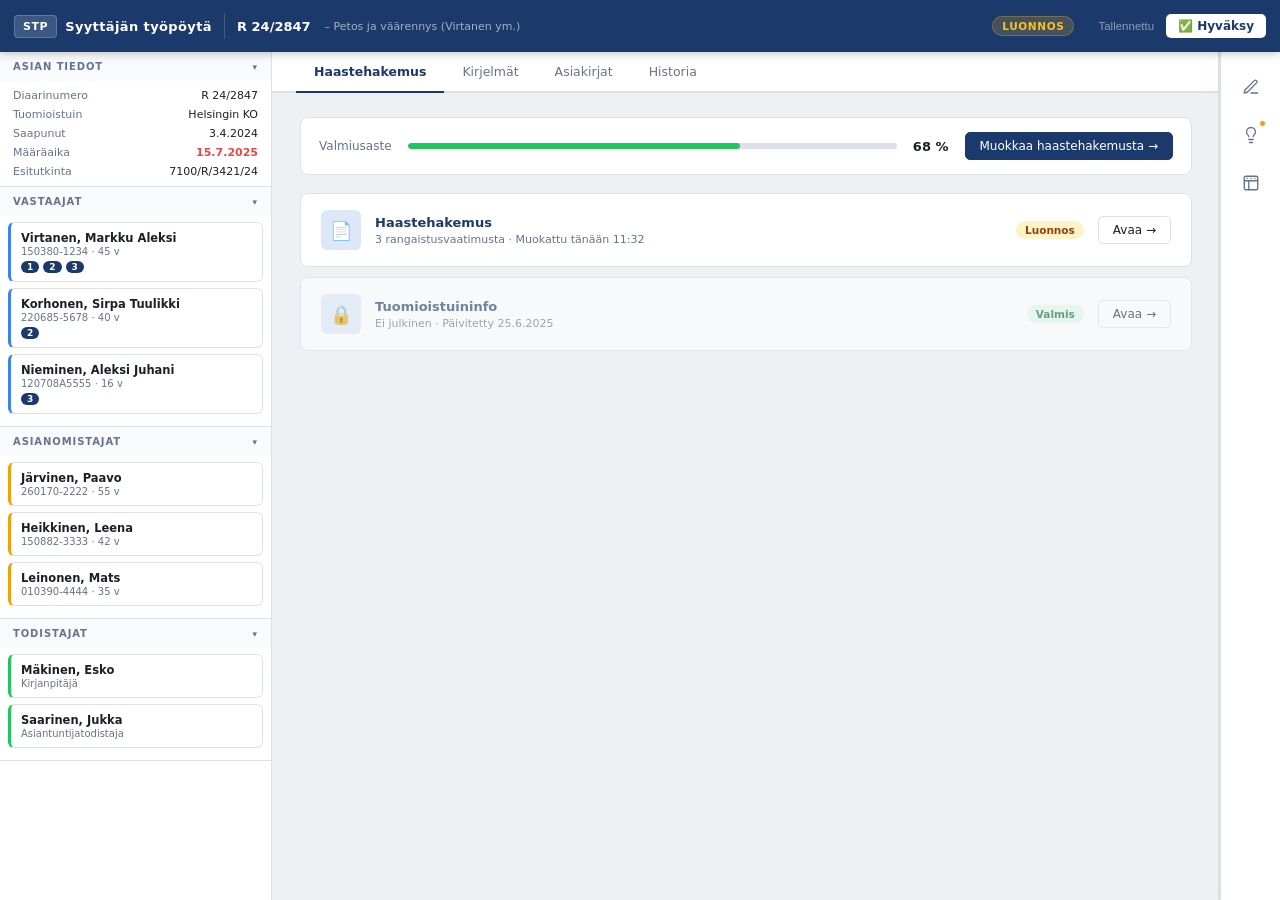
==== asia.html @ 0994eced "Näkymät työjonolle ja asialle" ====
<!DOCTYPE html>
<html lang="fi">
<head>
  <meta charset="UTF-8">
  <meta name="viewport" content="width=device-width, initial-scale=1.0">
  <title>R 24/2847 – Asianäkymä</title>
  <link rel="stylesheet" href="common.css">
  <style>
    /* ===== ASIA LAYOUT ===== */
    .asia-sidebar {
      width: var(--sidebar-w);
      background: var(--panel);
      border-right: 1px solid var(--border);
      display: flex;
      flex-direction: column;
      overflow: hidden;
      flex-shrink: 0;
    }

    /* ===== TABS ===== */
    .tab-bar {
      display: flex;
      border-bottom: 2px solid var(--border);
      background: white;
      padding: 0 24px;
      gap: 0;
      flex-shrink: 0;
    }

    .tab {
      padding: 12px 18px;
      font-size: 12.5px;
      font-weight: 500;
      color: var(--muted);
      cursor: pointer;
      border-bottom: 2px solid transparent;
      margin-bottom: -2px;
      transition: color 0.15s;
      white-space: nowrap;
      user-select: none;
    }
    .tab:hover { color: var(--navy); }
    .tab.active { color: var(--navy); font-weight: 700; border-bottom-color: var(--navy); }

    /* ===== TAB CONTENT ===== */
    .tab-content { display: none; }
    .tab-content.active { display: block; }

    /* ===== ASIAKIRJA CARDS ===== */
    .doc-card {
      background: white;
      border: 1px solid var(--border);
      border-radius: 8px;
      padding: 16px 20px;
      margin-bottom: 10px;
      display: flex;
      align-items: center;
      gap: 14px;
    }

    .doc-card-icon {
      width: 40px; height: 40px;
      background: var(--navy-light);
      border-radius: 6px;
      display: flex;
      align-items: center;
      justify-content: center;
      flex-shrink: 0;
      font-size: 18px;
    }

    .doc-card-main { flex: 1; min-width: 0; }
    .doc-card-title { font-size: 13px; font-weight: 600; color: var(--navy); margin-bottom: 3px; }
    .doc-card-meta  { font-size: 11px; color: var(--muted); }

    .doc-card-status {
      font-size: 10.5px;
      font-weight: 700;
      padding: 3px 9px;
      border-radius: 10px;
    }
    .doc-card-status.luonnos { background: #fef3c7; color: #92400e; }
    .doc-card-status.valmis  { background: #dcfce7; color: #166534; }

    .doc-card-btn {
      padding: 6px 14px;
      border-radius: var(--radius);
      font-size: 12px;
      font-weight: 500;
      cursor: pointer;
      border: 1px solid var(--border);
      background: white;
      color: var(--text);
      font-family: inherit;
      transition: all 0.15s;
      white-space: nowrap;
      flex-shrink: 0;
    }
    .doc-card-btn:hover { background: var(--highlight); border-color: var(--active-border); }
    .doc-card-btn.primary { background: var(--navy); color: white; border-color: var(--navy); }
    .doc-card-btn.primary:hover { background: var(--navy-mid); }

    /* ===== COMPLETENESS WIDGET ===== */
    .completeness-widget {
      background: white;
      border: 1px solid var(--border);
      border-radius: 8px;
      padding: 14px 18px;
      margin-bottom: 18px;
      display: flex;
      align-items: center;
      gap: 16px;
    }

    .cw-label { font-size: 12px; color: var(--muted); white-space: nowrap; }
    .cw-track {
      flex: 1;
      height: 6px;
      background: var(--border);
      border-radius: 3px;
      overflow: hidden;
    }
    .cw-fill { height: 100%; background: #22c55e; border-radius: 3px; width: 68%; }
    .cw-pct  { font-size: 13px; font-weight: 700; color: var(--text); white-space: nowrap; }

    /* ===== PARTIES in sidebar ===== */
    .party-card {
      background: white;
      border: 1px solid var(--border);
      border-radius: 6px;
      padding: 8px 10px;
      margin: 0 8px 6px;
    }
    .party-name { font-size: 11.5px; font-weight: 600; color: var(--text); }
    .party-role { font-size: 10px; color: var(--muted); margin-top: 1px; }
    .party-badges { display: flex; gap: 4px; margin-top: 4px; flex-wrap: wrap; }
    .party-badge {
      font-size: 9px; font-weight: 700;
      padding: 1px 6px;
      border-radius: 10px;
      background: var(--navy);
      color: white;
    }

    .vastaaja-card  { border-left: 3px solid #3b82f6; }
    .asianomistaja-card { border-left: 3px solid #f59e0b; }
    .todistaja-card { border-left: 3px solid #22c55e; }

    /* ===== SECTION HEADER ===== */
    .asia-section-head {
      padding: 6px 13px 4px;
      font-size: 10px;
      font-weight: 700;
      color: var(--muted);
      text-transform: uppercase;
      letter-spacing: 0.09em;
    }

    /* ===== TIMELINE ===== */
    .timeline-item {
      display: flex;
      gap: 12px;
      padding: 10px 0;
      border-bottom: 1px solid var(--border);
    }
    .timeline-item:last-child { border-bottom: none; }
    .tl-dot {
      width: 8px; height: 8px;
      border-radius: 50%;
      background: var(--border);
      flex-shrink: 0;
      margin-top: 4px;
    }
    .tl-dot.done { background: var(--navy); }
    .tl-date { font-size: 11px; color: var(--muted); white-space: nowrap; width: 90px; flex-shrink: 0; }
    .tl-text { font-size: 12px; color: var(--text); }
    .tl-sub  { font-size: 11px; color: var(--muted); margin-top: 2px; }
  </style>
</head>
<body>

<!-- NAVBAR -->
<nav class="navbar">
  <a href="index.html" class="navbar-brand">
    <span class="brand-badge">STP</span>
    Syyttäjän työpöytä
  </a>
  <div class="nb-sep"></div>
  <span class="navbar-case-id">R 24/2847</span>
  <span class="navbar-case-desc">– Petos ja väärennys (Virtanen ym.)</span>
  <span class="navbar-spacer"></span>
  <span class="status-chip">Luonnos</span>
  <span class="save-indicator" id="save-indicator">
    <span class="save-dot"></span>
    <span id="save-label">Tallennettu</span>
  </span>
  <button class="nb-btn nb-btn-solid" onclick="showToast('Hyväksytty ✓')">✅ Hyväksy</button>
</nav>

<!-- APP BODY -->
<div class="app-body">

  <!-- LEFT SIDEBAR -->
  <aside class="asia-sidebar sidebar">
    <div class="sidebar-scroll">

      <!-- Case meta -->
      <div class="sb-section">
        <div class="sb-header" onclick="toggleSb('sb-meta')">
          Asian tiedot
          <span class="sb-toggle" id="sb-meta-toggle">▾</span>
        </div>
        <div class="collapsible" id="sb-meta" style="max-height:300px">
          <div class="meta-row" style="padding-top:8px">
            <span class="meta-label">Diaarinumero</span>
            <span class="meta-value">R 24/2847</span>
          </div>
          <div class="meta-row">
            <span class="meta-label">Tuomioistuin</span>
            <span class="meta-value">Helsingin KO</span>
          </div>
          <div class="meta-row">
            <span class="meta-label">Saapunut</span>
            <span class="meta-value">3.4.2024</span>
          </div>
          <div class="meta-row">
            <span class="meta-label">Määräaika</span>
            <span class="meta-value" style="color:#ef4444;font-weight:600">15.7.2025</span>
          </div>
          <div class="meta-row" style="padding-bottom:8px">
            <span class="meta-label">Esitutkinta</span>
            <span class="meta-value">7100/R/3421/24</span>
          </div>
        </div>
      </div>

      <!-- Vastaajat -->
      <div class="sb-section">
        <div class="sb-header" onclick="toggleSb('sb-vastaajat')">
          Vastaajat
          <span class="sb-toggle" id="sb-vastaajat-toggle">▾</span>
        </div>
        <div class="collapsible" id="sb-vastaajat" style="max-height:600px; padding: 6px 0;">
          <div class="party-card vastaaja-card">
            <div class="party-name">Virtanen, Markku Aleksi</div>
            <div class="party-role">150380-1234 · 45 v</div>
            <div class="party-badges">
              <span class="party-badge">1</span>
              <span class="party-badge">2</span>
              <span class="party-badge">3</span>
            </div>
          </div>
          <div class="party-card vastaaja-card">
            <div class="party-name">Korhonen, Sirpa Tuulikki</div>
            <div class="party-role">220685-5678 · 40 v</div>
            <div class="party-badges"><span class="party-badge">2</span></div>
          </div>
          <div class="party-card vastaaja-card">
            <div class="party-name">Nieminen, Aleksi Juhani</div>
            <div class="party-role">120708A5555 · 16 v</div>
            <div class="party-badges"><span class="party-badge">3</span></div>
          </div>
        </div>
      </div>

      <!-- Asianomistajat -->
      <div class="sb-section">
        <div class="sb-header" onclick="toggleSb('sb-ano')">
          Asianomistajat
          <span class="sb-toggle" id="sb-ano-toggle">▾</span>
        </div>
        <div class="collapsible" id="sb-ano" style="max-height:400px; padding: 6px 0;">
          <div class="party-card asianomistaja-card">
            <div class="party-name">Järvinen, Paavo</div>
            <div class="party-role">260170-2222 · 55 v</div>
          </div>
          <div class="party-card asianomistaja-card">
            <div class="party-name">Heikkinen, Leena</div>
            <div class="party-role">150882-3333 · 42 v</div>
          </div>
          <div class="party-card asianomistaja-card">
            <div class="party-name">Leinonen, Mats</div>
            <div class="party-role">010390-4444 · 35 v</div>
          </div>
        </div>
      </div>

      <!-- Todistajat -->
      <div class="sb-section">
        <div class="sb-header" onclick="toggleSb('sb-tod')">
          Todistajat
          <span class="sb-toggle" id="sb-tod-toggle">▾</span>
        </div>
        <div class="collapsible" id="sb-tod" style="max-height:400px; padding: 6px 0;">
          <div class="party-card todistaja-card">
            <div class="party-name">Mäkinen, Esko</div>
            <div class="party-role">Kirjanpitäjä</div>
          </div>
          <div class="party-card todistaja-card">
            <div class="party-name">Saarinen, Jukka</div>
            <div class="party-role">Asiantuntijatodistaja</div>
          </div>
        </div>
      </div>

    </div>
  </aside>

  <!-- MAIN AREA -->
  <main class="main-area" style="padding-top:0; padding-left:0; padding-right:0;">

    <!-- Tab bar -->
    <div class="tab-bar">
      <div class="tab active" onclick="switchTab('haastehakemus', this)">Haastehakemus</div>
      <div class="tab" onclick="switchTab('kirjelmat', this)">Kirjelmät</div>
      <div class="tab" onclick="switchTab('asiakirjat', this)">Asiakirjat</div>
      <div class="tab" onclick="switchTab('historia', this)">Historia</div>
    </div>

    <div style="padding: 24px 28px 40px;">

      <!-- HAASTEHAKEMUS TAB -->
      <div id="tab-haastehakemus" class="tab-content active">

        <div class="completeness-widget">
          <span class="cw-label">Valmiusaste</span>
          <div class="cw-track"><div class="cw-fill"></div></div>
          <span class="cw-pct">68 %</span>
          <a href="haastehakemus.html" class="doc-card-btn primary" style="text-decoration:none">Muokkaa haastehakemusta →</a>
        </div>

        <div class="doc-card">
          <div class="doc-card-icon">📄</div>
          <div class="doc-card-main">
            <div class="doc-card-title">Haastehakemus</div>
            <div class="doc-card-meta">3 rangaistusvaatimusta · Muokattu tänään 11:32</div>
          </div>
          <span class="doc-card-status luonnos">Luonnos</span>
          <a href="haastehakemus.html" class="doc-card-btn" style="text-decoration:none">Avaa →</a>
        </div>

        <div class="doc-card" style="opacity:0.6;">
          <div class="doc-card-icon">🔒</div>
          <div class="doc-card-main">
            <div class="doc-card-title">Tuomioistuininfo</div>
            <div class="doc-card-meta">Ei julkinen · Päivitetty 25.6.2025</div>
          </div>
          <span class="doc-card-status valmis">Valmis</span>
          <button class="doc-card-btn" onclick="showToast('Tuomioistuininfo avautuu...')">Avaa →</button>
        </div>

      </div>

      <!-- KIRJELMÄT TAB -->
      <div id="tab-kirjelmat" class="tab-content">
        <div class="doc-card">
          <div class="doc-card-icon">📝</div>
          <div class="doc-card-main">
            <div class="doc-card-title">Vastaus syytteeseen – Virtanen</div>
            <div class="doc-card-meta">Saapunut 14.5.2025 · 4 sivua</div>
          </div>
          <button class="doc-card-btn" onclick="showToast('Avautuu...')">Avaa →</button>
        </div>
        <div class="doc-card">
          <div class="doc-card-icon">📝</div>
          <div class="doc-card-main">
            <div class="doc-card-title">Vastaus syytteeseen – Korhonen</div>
            <div class="doc-card-meta">Saapunut 18.5.2025 · 2 sivua</div>
          </div>
          <button class="doc-card-btn" onclick="showToast('Avautuu...')">Avaa →</button>
        </div>
      </div>

      <!-- ASIAKIRJAT TAB -->
      <div id="tab-asiakirjat" class="tab-content">
        <div class="doc-card">
          <div class="doc-card-icon">🗂</div>
          <div class="doc-card-main">
            <div class="doc-card-title">Esitutkintapöytäkirja</div>
            <div class="doc-card-meta">7100/R/3421/24 · 284 sivua · PDF</div>
          </div>
          <button class="doc-card-btn" onclick="showToast('Ladataan...')">Lataa</button>
        </div>
        <div class="doc-card">
          <div class="doc-card-icon">🗂</div>
          <div class="doc-card-main">
            <div class="doc-card-title">Kirjanpitoaineisto (liitteet)</div>
            <div class="doc-card-meta">Liitteet 1–28 · ZIP</div>
          </div>
          <button class="doc-card-btn" onclick="showToast('Ladataan...')">Lataa</button>
        </div>
      </div>

      <!-- HISTORIA TAB -->
      <div id="tab-historia" class="tab-content">
        <div style="background:white; border:1px solid var(--border); border-radius:8px; padding:16px 20px;">
          <div class="timeline-item">
            <div class="tl-dot done"></div>
            <div class="tl-date">27.6.2025</div>
            <div>
              <div class="tl-text">Haastehakemusta muokattu</div>
              <div class="tl-sub">Mäkinen, Anna-Liisa · Riidattomat seikat lisätty</div>
            </div>
          </div>
          <div class="timeline-item">
            <div class="tl-dot done"></div>
            <div class="tl-date">25.6.2025</div>
            <div>
              <div class="tl-text">Tuomioistuininfo päivitetty</div>
              <div class="tl-sub">Mäkinen, Anna-Liisa</div>
            </div>
          </div>
          <div class="timeline-item">
            <div class="tl-dot done"></div>
            <div class="tl-date">3.4.2024</div>
            <div>
              <div class="tl-text">Asia kirjattu</div>
              <div class="tl-sub">Esitutkinta siirretty syyttäjälle</div>
            </div>
          </div>
        </div>
      </div>

    </div>
  </main>

  <!-- RIGHT PANEL -->
  <div class="rt-panel" id="rt-panel">
    <div class="rt-panel-inner" id="rt-panel-inner"></div>
  </div>

  <!-- RIGHT TOOLBAR -->
  <aside class="right-toolbar">
    <button class="rt-btn" id="rt-btn-notes" onclick="toggleRtPanel('notes')" title="Muistiinpanot">
      <svg width="18" height="18" viewBox="0 0 24 24" fill="none" stroke="currentColor" stroke-width="1.8" stroke-linecap="round" stroke-linejoin="round">
        <path d="M12 20h9"/><path d="M16.5 3.5a2.121 2.121 0 0 1 3 3L7 19l-4 1 1-4L16.5 3.5z"/>
      </svg>
    </button>
    <button class="rt-btn" id="rt-btn-suggestions" onclick="toggleRtPanel('suggestions')" title="Ehdotukset">
      <svg width="18" height="18" viewBox="0 0 24 24" fill="none" stroke="currentColor" stroke-width="1.8" stroke-linecap="round" stroke-linejoin="round">
        <path d="M15 14c.2-1 .7-1.7 1.5-2.5 1-.9 1.5-2.2 1.5-3.5A6 6 0 0 0 6 8c0 1 .2 2.2 1.5 3.5.7.7 1.3 1.5 1.5 2.5"/>
        <path d="M9 18h6"/><path d="M10 22h4"/>
      </svg>
      <span class="rt-dot"></span>
    </button>
    <button class="rt-btn" id="rt-btn-registry" onclick="toggleRtPanel('registry')" title="Rikosrekisteri ja vireilläolot">
      <svg width="18" height="18" viewBox="0 0 24 24" fill="none" stroke="currentColor" stroke-width="1.8" stroke-linecap="round" stroke-linejoin="round">
        <rect x="3" y="3" width="18" height="18" rx="2"/>
        <path d="M3 9h18"/><path d="M9 21V9"/>
        <path d="M7 6h.01"/><path d="M12 6h.01"/><path d="M17 6h.01"/>
      </svg>
    </button>
  </aside>

</div><!-- /app-body -->

<!-- TOAST -->
<div class="toast" id="toast"></div>

<script src="common.js"></script>
<script>
  // Sidebar collapse
  function toggleSb(id) {
    const el  = document.getElementById(id);
    const tog = document.getElementById(id + '-toggle');
    el.classList.toggle('closed');
    if (tog) tog.classList.toggle('collapsed');
  }

  // Tab switching
  function switchTab(name, el) {
    document.querySelectorAll('.tab').forEach(t => t.classList.remove('active'));
    document.querySelectorAll('.tab-content').forEach(c => c.classList.remove('active'));
    el.classList.add('active');
    document.getElementById('tab-' + name).classList.add('active');
  }

  // Right toolbar panels for asia.html
  window.RT_PANELS = {
    notes: {
      title: 'Muistiinpanot',
      render: () => `
        <textarea placeholder="Kirjoita muistiinpanoja…" style="flex:1;resize:none;border:1px solid var(--border);border-radius:4px;padding:8px 10px;font-size:9.5pt;font-family:'Segoe UI',sans-serif;color:var(--text);background:white;min-height:240px;line-height:1.55;outline:none"></textarea>
        <div style="font-size:8.5pt;color:var(--muted);margin-top:6px">Muistiinpanot eivät tallennu automaattisesti.</div>
      `
    },
    suggestions: {
      title: 'Ehdotukset',
      render: () => `
        <div class="rt-card">
          <div class="rt-card-title">Haastehakemus kesken</div>
          <div class="rt-card-body">Valmiusaste 68 %. Riidattomat seikat puuttuvat kahdesta syytekohdasta.</div>
          <a href="haastehakemus.html" class="rt-magic-btn" style="text-decoration:none;display:inline-flex">✏️ Muokkaa haastehakemusta</a>
        </div>
        <div class="rt-card">
          <div class="rt-card-title">Määräaika lähestyy</div>
          <div class="rt-card-body">Haastehakemuksen määräaika 15.7.2025 on 18 päivän päästä.</div>
        </div>
      `
    },
    registry: {
      title: 'Rikosrekisteri ja vireilläolot',
      render: () => `
        <div style="font-size:8.5pt;color:var(--muted)">Vastaajat</div>
        <div class="rt-card">
          <div class="rt-card-title">Virtanen, Markku Aleksi</div>
          <div class="rt-card-body" style="margin-bottom:6px">
            <span style="display:inline-block;background:#fee2e2;color:#991b1b;font-size:8pt;font-weight:600;border-radius:3px;padding:1px 6px;margin-bottom:4px">2 merkintää</span><br>
            Törkeä rattijuopumus 2019 · Petos 2021
          </div>
          <div style="font-size:8.5pt;color:var(--muted);font-weight:600;margin-bottom:2px">Vireilläolot</div>
          <div class="rt-card-body">Ei muita vireilläolevia asioita.</div>
        </div>
        <div class="rt-card">
          <div class="rt-card-title">Korhonen, Sirpa Tuulikki</div>
          <div class="rt-card-body">
            <span style="display:inline-block;background:#dcfce7;color:#166534;font-size:8pt;font-weight:600;border-radius:3px;padding:1px 6px">Ei merkintöjä</span>
          </div>
        </div>
        <div class="rt-card">
          <div class="rt-card-title">Nieminen, Aleksi Juhani</div>
          <div class="rt-card-body" style="margin-bottom:6px">
            <span style="display:inline-block;background:#fef9c3;color:#854d0e;font-size:8pt;font-weight:600;border-radius:3px;padding:1px 6px;margin-bottom:4px">1 merkintä</span><br>
            Lievä pahoinpitely 2022
          </div>
          <div style="font-size:8.5pt;color:var(--muted);font-weight:600;margin-bottom:2px">Vireilläolot</div>
          <div class="rt-card-body">Asia R 24/1102 käräjäoikeudessa, istunto 14.9.2025.</div>
        </div>
      `
    }
  };
</script>
</body>
</html>
---- common.css ----
/* ============================================================
   SYYTTÄJÄN TYÖPÖYTÄ — common.css
   Shared across all views: navbar, sidebar, right toolbar, toast
   ============================================================ */

:root {
  --bg: #eef0f4;
  --panel: #ffffff;
  --navy: #1b3a6b;
  --navy-mid: #2d5fa6;
  --navy-light: #dce8f8;
  --text: #1c1f26;
  --muted: #64748b;
  --border: #dde1e7;
  --highlight: #f0f5ff;
  --active-border: #3b82f6;
  --danger: #dc2626;
  --sidebar-w: 272px;
  --nav-h: 52px;
  --radius: 5px;
}

*, *::before, *::after { box-sizing: border-box; margin: 0; padding: 0; }
html, body { height: 100%; }

body {
  font-family: 'Segoe UI', system-ui, -apple-system, sans-serif;
  font-size: 13px;
  background: var(--bg);
  color: var(--text);
  display: flex;
  flex-direction: column;
  overflow: hidden;
}

/* ===== NAVBAR ===== */
.navbar {
  height: var(--nav-h);
  background: var(--navy);
  color: white;
  display: flex;
  align-items: center;
  padding: 0 14px;
  gap: 12px;
  flex-shrink: 0;
  box-shadow: 0 2px 8px rgba(0,0,0,0.22);
  z-index: 100;
}

.navbar-brand {
  display: flex;
  align-items: center;
  gap: 8px;
  font-weight: 700;
  font-size: 13px;
  letter-spacing: 0.03em;
  color: white;
  text-decoration: none;
  white-space: nowrap;
}

.brand-badge {
  background: rgba(255,255,255,0.15);
  border: 1px solid rgba(255,255,255,0.2);
  border-radius: 4px;
  padding: 4px 8px;
  font-size: 11px;
  letter-spacing: 0.05em;
}

.nb-sep { width: 1px; height: 26px; background: rgba(255,255,255,0.18); flex-shrink: 0; }

.navbar-case-id {
  font-weight: 600;
  font-size: 13px;
  color: white;
}

.navbar-case-desc {
  font-size: 11px;
  color: rgba(255,255,255,0.6);
  margin-left: 2px;
}

.navbar-spacer { flex: 1; }

.status-chip {
  padding: 3px 9px;
  border-radius: 10px;
  font-size: 10.5px;
  font-weight: 700;
  letter-spacing: 0.06em;
  text-transform: uppercase;
  background: rgba(251,191,36,0.18);
  color: #fbbf24;
  border: 1px solid rgba(251,191,36,0.28);
}

.nb-btn {
  display: inline-flex;
  align-items: center;
  gap: 5px;
  padding: 5px 12px;
  border-radius: var(--radius);
  font-size: 12px;
  font-weight: 500;
  cursor: pointer;
  border: none;
  transition: all 0.15s;
  font-family: inherit;
  white-space: nowrap;
}

.nb-btn-ghost {
  background: rgba(255,255,255,0.1);
  color: white;
  border: 1px solid rgba(255,255,255,0.15);
}
.nb-btn-ghost:hover { background: rgba(255,255,255,0.18); }

.nb-btn-solid {
  background: white;
  color: var(--navy);
  font-weight: 600;
}
.nb-btn-solid:hover { background: #e0eaf9; }

.nb-btn-purple {
  background: rgba(139,92,246,0.8);
  color: white;
  border: 1px solid rgba(139,92,246,0.4);
}
.nb-btn-purple:hover { background: rgba(139,92,246,1); }

/* Autosave indicator */
.save-indicator {
  display: inline-flex;
  align-items: center;
  gap: 6px;
  font-size: 11.5px;
  color: rgba(255,255,255,0.5);
  font-family: 'Segoe UI', sans-serif;
  transition: color 0.3s;
  user-select: none;
}
.save-indicator.saving { color: rgba(255,255,255,0.85); }
.save-indicator.saved  { color: rgba(255,255,255,0.55); }
.save-dot {
  width: 6px; height: 6px;
  border-radius: 50%;
  background: currentColor;
  opacity: 0;
  transition: opacity 0.3s;
}
.save-indicator.saving .save-dot {
  opacity: 1;
  animation: save-pulse 0.7s ease-in-out infinite alternate;
}
.save-indicator.saved .save-dot { opacity: 1; }
@keyframes save-pulse {
  from { opacity: 0.4; }
  to   { opacity: 1; }
}

/* ===== LAYOUT ===== */
.app-body {
  flex: 1;
  display: flex;
  overflow: hidden;
  position: relative;
}

.main-area {
  flex: 1;
  overflow-y: auto;
  padding: 20px 24px 40px;
}

/* ===== SIDEBAR ===== */
.sidebar {
  width: var(--sidebar-w);
  background: var(--panel);
  border-right: 1px solid var(--border);
  display: flex;
  flex-direction: column;
  overflow: hidden;
  flex-shrink: 0;
}

.sb-section { border-bottom: 1px solid var(--border); }

.sb-header {
  padding: 9px 13px;
  font-size: 10px;
  font-weight: 700;
  color: var(--muted);
  text-transform: uppercase;
  letter-spacing: 0.09em;
  display: flex;
  align-items: center;
  justify-content: space-between;
  cursor: pointer;
  user-select: none;
  background: #f9fafc;
}
.sb-header:hover { background: var(--highlight); }

.sb-toggle { font-size: 9px; transition: transform 0.2s; }
.sb-toggle.collapsed { transform: rotate(-90deg); }

.sb-content { padding: 6px 8px; }

.meta-row {
  display: flex;
  justify-content: space-between;
  align-items: center;
  padding: 3px 13px;
  gap: 8px;
}

.meta-label { color: var(--muted); font-size: 11px; white-space: nowrap; }
.meta-value { font-size: 11px; font-weight: 500; text-align: right; color: var(--text); }

/* Sidebar outline */
.outline-item {
  display: flex;
  align-items: center;
  padding: 5px 13px;
  cursor: pointer;
  font-size: 12px;
  gap: 7px;
  border-left: 3px solid transparent;
  transition: all 0.1s;
}
.outline-item:hover { background: var(--highlight); }
.outline-item.active {
  background: var(--navy-light);
  border-left-color: var(--navy-mid);
  color: var(--navy);
  font-weight: 600;
}

.oi-badge {
  width: 17px; height: 17px;
  border-radius: 3px;
  background: var(--navy);
  color: white;
  font-size: 8.5px;
  font-weight: 700;
  display: flex;
  align-items: center;
  justify-content: center;
  flex-shrink: 0;
}
.oi-badge.sub { background: var(--navy-mid); width: 13px; height: 13px; margin-left: 14px; }

.oi-dot {
  width: 6px; height: 6px;
  border-radius: 50%;
  margin-left: auto;
  flex-shrink: 0;
}
.oi-dot.ok      { background: #22c55e; }
.oi-dot.partial { background: #f59e0b; }
.oi-dot.empty   { background: #e5e7eb; }

.source-item {
  padding: 5px 13px;
  font-size: 11px;
  display: flex;
  align-items: center;
  gap: 7px;
  cursor: pointer;
  color: var(--muted);
  border-left: 3px solid transparent;
}
.source-item:hover { background: var(--highlight); color: var(--text); }
.source-tag {
  font-size: 9px;
  padding: 1px 5px;
  background: #fef3c7;
  color: #92400e;
  border-radius: 3px;
  font-weight: 600;
  text-transform: uppercase;
  letter-spacing: 0.04em;
  white-space: nowrap;
}
.source-tag.rv { background: #dbeafe; color: #1e40af; }

.sidebar-scroll { overflow-y: auto; flex: 1; }

/* Collapsible sidebar sections */
.collapsible { overflow: hidden; transition: max-height 0.25s ease, opacity 0.2s, padding 0.25s; }
.collapsible.closed { max-height: 0 !important; opacity: 0; padding-top: 0 !important; padding-bottom: 0 !important; }

/* ===== RIGHT TOOLBAR ===== */
.right-toolbar {
  width: 60px;
  background: var(--panel);
  border-left: 1px solid var(--border);
  display: flex;
  flex-direction: column;
  align-items: center;
  padding-top: 14px;
  gap: 6px;
  flex-shrink: 0;
  z-index: 5;
}

.rt-btn {
  position: relative;
  width: 42px;
  height: 42px;
  border: none;
  background: none;
  border-radius: 8px;
  cursor: pointer;
  color: var(--muted);
  display: flex;
  align-items: center;
  justify-content: center;
  transition: background 0.15s, color 0.15s;
}
.rt-btn:hover  { background: #e8eaf0; color: var(--navy); }
.rt-btn.active { background: #dde1ea; color: var(--navy); }

.rt-badge {
  position: absolute;
  top: 5px; right: 5px;
  background: var(--navy);
  color: white;
  font-size: 7.5px;
  font-weight: 700;
  border-radius: 10px;
  min-width: 13px;
  height: 13px;
  display: flex;
  align-items: center;
  justify-content: center;
  padding: 0 3px;
  line-height: 1;
}

.rt-dot {
  position: absolute;
  top: 6px; right: 6px;
  width: 7px; height: 7px;
  background: #f59e0b;
  border-radius: 50%;
  border: 1.5px solid var(--panel);
}

.rt-panel {
  position: absolute;
  right: 60px;
  top: 0;
  bottom: 0;
  width: 0;
  overflow: hidden;
  background: var(--panel);
  border-left: 1px solid var(--border);
  border-right: 1px solid var(--border);
  transition: width 0.22s ease;
  display: flex;
  flex-direction: column;
  z-index: 20;
  box-shadow: -4px 0 16px rgba(0,0,0,0.07);
}
.rt-panel.open { width: 290px; }

.rt-panel-inner {
  width: 290px;
  padding: 16px;
  overflow-y: auto;
  flex: 1;
  display: flex;
  flex-direction: column;
  gap: 10px;
}

.rt-panel-head {
  display: flex;
  align-items: center;
  justify-content: space-between;
  margin-bottom: 6px;
  flex-shrink: 0;
}

.rt-panel-title {
  font-size: 10.5pt;
  font-weight: 700;
  color: var(--navy);
}

.rt-panel-close {
  background: none; border: none; cursor: pointer;
  color: var(--muted); font-size: 13px; padding: 2px 4px; border-radius: 3px;
}
.rt-panel-close:hover { color: var(--navy); background: #e8eaf0; }

.rt-card {
  background: white;
  border: 1px solid var(--border);
  border-radius: 6px;
  padding: 10px 12px;
}
.rt-card-title { font-size: 10pt; font-weight: 600; color: var(--text); margin-bottom: 3px; }
.rt-card-body  { font-size: 9pt; color: var(--muted); line-height: 1.5; }

.rt-magic-btn {
  margin-top: 8px;
  display: inline-flex;
  align-items: center;
  gap: 4px;
  font-size: 8.5pt;
  font-family: 'Segoe UI', sans-serif;
  font-weight: 600;
  color: #6d28d9;
  background: #faf5ff;
  border: 1px solid #c4b5fd;
  border-radius: 4px;
  padding: 3px 8px;
  cursor: pointer;
  transition: background 0.15s, border-color 0.15s;
}
.rt-magic-btn:hover { background: #ede9fe; border-color: #7c3aed; }

/* ===== TOAST ===== */
.toast {
  position: fixed;
  bottom: 20px;
  right: 20px;
  background: var(--navy);
  color: white;
  padding: 10px 16px;
  border-radius: 6px;
  font-size: 12.5px;
  font-family: 'Segoe UI', sans-serif;
  box-shadow: 0 4px 16px rgba(0,0,0,0.22);
  z-index: 1000;
  opacity: 0;
  transform: translateY(8px);
  transition: all 0.2s;
  pointer-events: none;
}
.toast.show { opacity: 1; transform: translateY(0); }
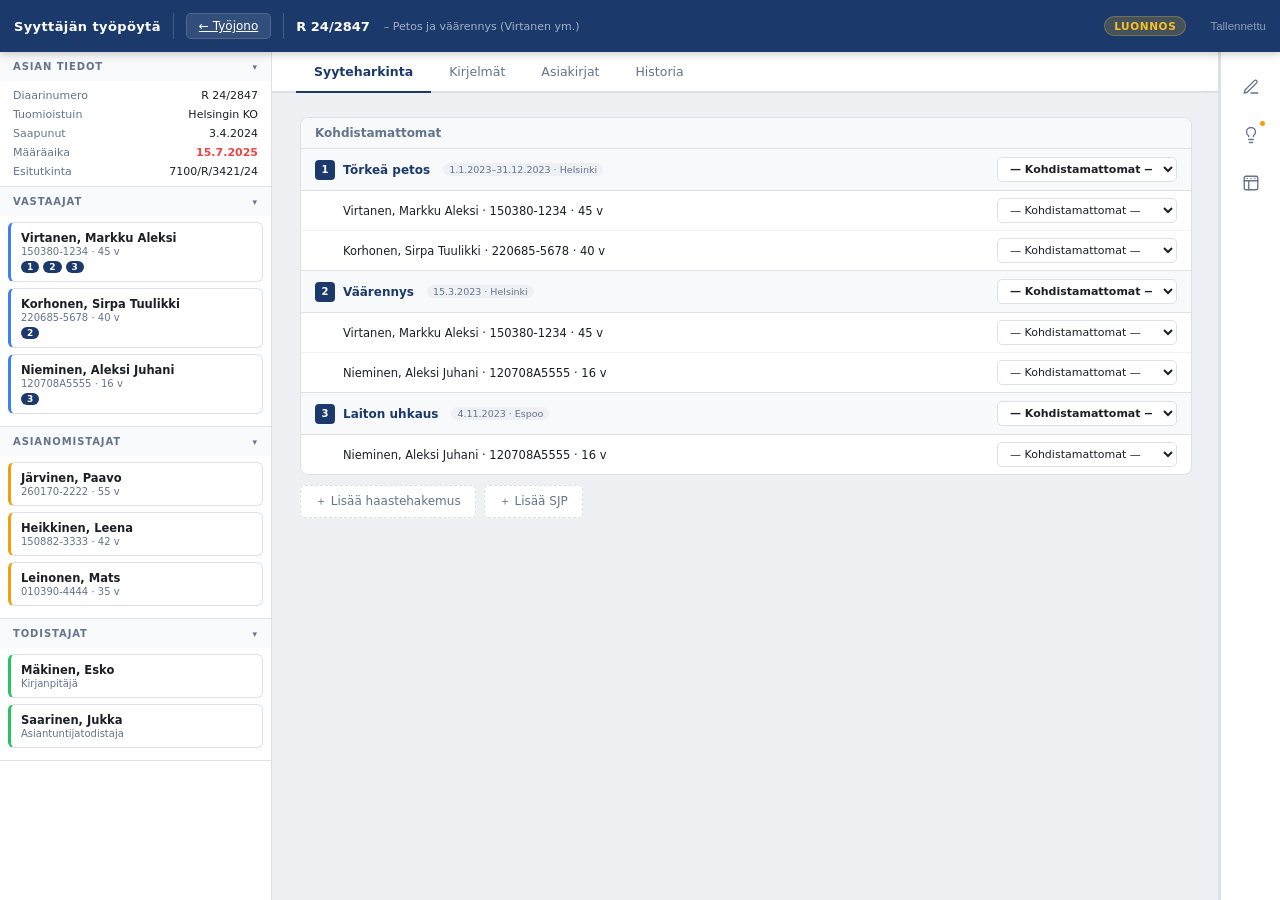
==== commit 6d48ad4a: "Ensimmäinen vedos asianäkymästä" ====
--- a/asia.html
+++ b/asia.html
@@ -175,6 +175,149 @@
     .tl-date { font-size: 11px; color: var(--muted); white-space: nowrap; width: 90px; flex-shrink: 0; }
     .tl-text { font-size: 12px; color: var(--text); }
     .tl-sub  { font-size: 11px; color: var(--muted); margin-top: 2px; }
+
+    /* ===== SYYTEHARKINTA ===== */
+    .sh-status-bar {
+      display: flex;
+      gap: 20px;
+      padding: 10px 16px;
+      background: white;
+      border: 1px solid var(--border);
+      border-radius: 8px;
+      margin-bottom: 14px;
+    }
+    .sh-status-item { display: flex; align-items: center; gap: 6px; }
+    .sh-status-dot { width: 8px; height: 8px; border-radius: 50%; flex-shrink: 0; }
+    .sh-status-dot.avoinna { background: #94a3b8; }
+    .sh-status-dot.hh  { background: #3b82f6; }
+    .sh-status-dot.sjp { background: #f59e0b; }
+    .sh-status-num   { font-weight: 700; font-size: 13px; color: var(--navy); }
+    .sh-status-label { font-size: 12px; color: var(--muted); }
+
+    .sh-section {
+      margin-bottom: 10px;
+      border: 1px solid var(--border);
+      border-radius: 8px;
+      overflow: hidden;
+      background: white;
+    }
+    .sh-section-head {
+      display: flex;
+      align-items: center;
+      gap: 8px;
+      padding: 8px 14px;
+      font-size: 12px;
+      font-weight: 700;
+    }
+    .sh-section-head.avoinna { background: #f8f9fb; color: var(--muted); border-bottom: 1px solid var(--border); }
+    .sh-section-head.hh  { background: #eff6ff; color: #1e40af; border-bottom: 1px solid #bfdbfe; }
+    .sh-section-head.sjp { background: #fffbeb; color: #92400e; border-bottom: 1px solid #fde68a; }
+    .sh-section-badge {
+      min-width: 18px; height: 18px;
+      border-radius: 4px;
+      font-size: 9.5px; font-weight: 700;
+      display: flex; align-items: center; justify-content: center;
+      padding: 0 4px;
+    }
+    .sh-section-head.avoinna .sh-section-badge { background: #94a3b8; color: white; }
+    .sh-section-head.hh  .sh-section-badge { background: #3b82f6; color: white; }
+    .sh-section-head.sjp .sh-section-badge { background: #f59e0b; color: white; }
+    .sh-section-spacer { flex: 1; }
+    .sh-section-del {
+      background: none; border: none; cursor: pointer;
+      font-size: 11px; padding: 2px 6px; border-radius: 3px;
+      color: var(--muted); font-family: inherit;
+    }
+    .sh-section-del:hover { background: #fee2e2; color: #dc2626; }
+
+    .sh-charge-group { border-bottom: 1px solid var(--border); }
+    .sh-charge-group:last-child { border-bottom: none; }
+    .sh-charge-head {
+      display: flex;
+      align-items: center;
+      gap: 8px;
+      padding: 8px 14px;
+      background: #f8f9fb;
+      border-bottom: 1px solid var(--border);
+    }
+    .sh-ch-num {
+      width: 20px; height: 20px;
+      border-radius: 4px;
+      background: var(--navy);
+      color: white;
+      font-size: 10px; font-weight: 700;
+      display: flex; align-items: center; justify-content: center;
+      flex-shrink: 0;
+    }
+
+    .sh-def-row {
+      display: flex;
+      align-items: center;
+      padding: 7px 14px 7px 42px;
+      gap: 12px;
+      border-bottom: 1px solid #f0f2f5;
+    }
+    .sh-def-row:last-child { border-bottom: none; }
+
+    .sh-vrow-main { flex: 1; min-width: 0; }
+    .sh-vrow-nimike { font-size: 12px; font-weight: 600; color: var(--navy); }
+    .sh-vrow-laki {
+      font-size: 9.5px; color: var(--muted);
+      background: #eef0f4; padding: 1px 6px;
+      border-radius: 8px; margin-left: 5px;
+    }
+    .sh-vrow-vastaaja { font-size: 11.5px; color: var(--text); }
+    .sh-move-select {
+      padding: 4px 8px;
+      border: 1px solid var(--border);
+      border-radius: var(--radius);
+      font-size: 11px; font-family: inherit;
+      color: var(--text); background: white;
+      cursor: pointer; outline: none;
+      max-width: 180px;
+    }
+    .sh-move-select:focus { border-color: var(--active-border); }
+    .sh-charge-select { font-size: 11px; font-weight: 600; }
+
+    .sh-section-empty {
+      padding: 16px;
+      font-size: 11.5px;
+      color: #cbd5e1;
+      font-style: italic;
+      text-align: center;
+    }
+
+    .sh-add-row { display: flex; gap: 8px; margin-bottom: 14px; }
+    .sh-add-btn {
+      padding: 7px 14px;
+      border-radius: var(--radius);
+      font-size: 12px; font-weight: 500;
+      cursor: pointer;
+      border: 1px dashed var(--border);
+      background: white; color: var(--muted);
+      font-family: inherit; transition: all 0.15s;
+    }
+    .sh-add-btn.hh:hover  { border-color: #3b82f6; color: #1e40af; background: #eff6ff; }
+    .sh-add-btn.sjp:hover { border-color: #f59e0b; color: #92400e; background: #fffbeb; }
+
+    .sh-bucket-footer {
+      display: flex;
+      justify-content: flex-end;
+      padding: 8px 14px;
+      border-top: 1px solid var(--border);
+      background: #fafbfc;
+    }
+    .sh-bucket-action {
+      padding: 6px 14px;
+      border-radius: var(--radius);
+      font-size: 12px; font-weight: 600;
+      cursor: pointer; font-family: inherit; transition: all 0.15s;
+      display: inline-flex; align-items: center;
+    }
+    .sh-bucket-action.hh  { background: var(--navy); color: white; border: 1px solid var(--navy); }
+    .sh-bucket-action.hh:hover  { background: var(--navy-mid); }
+    .sh-bucket-action.sjp { background: white; color: var(--text); border: 1px solid var(--border); }
+    .sh-bucket-action.sjp:hover { border-color: var(--navy); color: var(--navy); }
   </style>
 </head>
 <body>
@@ -182,9 +325,11 @@
 <!-- NAVBAR -->
 <nav class="navbar">
   <a href="index.html" class="navbar-brand">
-    <span class="brand-badge">STP</span>
+
     Syyttäjän työpöytä
   </a>
+  <div class="nb-sep"></div>
+  <a href="index.html" class="nb-btn nb-btn-ghost">← Työjono</a>
   <div class="nb-sep"></div>
   <span class="navbar-case-id">R 24/2847</span>
   <span class="navbar-case-desc">– Petos ja väärennys (Virtanen ym.)</span>
@@ -194,7 +339,6 @@
     <span class="save-dot"></span>
     <span id="save-label">Tallennettu</span>
   </span>
-  <button class="nb-btn nb-btn-solid" onclick="showToast('Hyväksytty ✓')">✅ Hyväksy</button>
 </nav>
 
 <!-- APP BODY -->
@@ -311,7 +455,7 @@
 
     <!-- Tab bar -->
     <div class="tab-bar">
-      <div class="tab active" onclick="switchTab('haastehakemus', this)">Haastehakemus</div>
+      <div class="tab active" onclick="switchTab('syyteharkinta', this)">Syyteharkinta</div>
       <div class="tab" onclick="switchTab('kirjelmat', this)">Kirjelmät</div>
       <div class="tab" onclick="switchTab('asiakirjat', this)">Asiakirjat</div>
       <div class="tab" onclick="switchTab('historia', this)">Historia</div>
@@ -319,36 +463,9 @@
 
     <div style="padding: 24px 28px 40px;">
 
-      <!-- HAASTEHAKEMUS TAB -->
-      <div id="tab-haastehakemus" class="tab-content active">
-
-        <div class="completeness-widget">
-          <span class="cw-label">Valmiusaste</span>
-          <div class="cw-track"><div class="cw-fill"></div></div>
-          <span class="cw-pct">68 %</span>
-          <a href="haastehakemus.html" class="doc-card-btn primary" style="text-decoration:none">Muokkaa haastehakemusta →</a>
-        </div>
-
-        <div class="doc-card">
-          <div class="doc-card-icon">📄</div>
-          <div class="doc-card-main">
-            <div class="doc-card-title">Haastehakemus</div>
-            <div class="doc-card-meta">3 rangaistusvaatimusta · Muokattu tänään 11:32</div>
-          </div>
-          <span class="doc-card-status luonnos">Luonnos</span>
-          <a href="haastehakemus.html" class="doc-card-btn" style="text-decoration:none">Avaa →</a>
-        </div>
-
-        <div class="doc-card" style="opacity:0.6;">
-          <div class="doc-card-icon">🔒</div>
-          <div class="doc-card-main">
-            <div class="doc-card-title">Tuomioistuininfo</div>
-            <div class="doc-card-meta">Ei julkinen · Päivitetty 25.6.2025</div>
-          </div>
-          <span class="doc-card-status valmis">Valmis</span>
-          <button class="doc-card-btn" onclick="showToast('Tuomioistuininfo avautuu...')">Avaa →</button>
-        </div>
-
+      <!-- SYYTEHARKINTA TAB -->
+      <div id="tab-syyteharkinta" class="tab-content active">
+        <div id="sh-root"></div>
       </div>
 
       <!-- KIRJELMÄT TAB -->
@@ -467,6 +584,158 @@
     if (tog) tog.classList.toggle('collapsed');
   }
 
+  // ===== SYYTEHARKINTA DATA =====
+  var SH_CHARGES = [
+    { id: 'c1', num: 1, nimike: 'Törkeä petos',  aika: '1.1.2023–31.12.2023', paikka: 'Helsinki' },
+    { id: 'c2', num: 2, nimike: 'Väärennys',     aika: '15.3.2023',           paikka: 'Helsinki' },
+    { id: 'c3', num: 3, nimike: 'Laiton uhkaus', aika: '4.11.2023',           paikka: 'Espoo'    },
+  ];
+  var SH_VAATIMUKSET = [
+    { id: 'v1a', charge: 'c1', vastaaja: 'Virtanen, Markku Aleksi',  hetu: '150380-1234 · 45 v' },
+    { id: 'v1b', charge: 'c1', vastaaja: 'Korhonen, Sirpa Tuulikki', hetu: '220685-5678 · 40 v' },
+    { id: 'v2a', charge: 'c2', vastaaja: 'Virtanen, Markku Aleksi',  hetu: '150380-1234 · 45 v' },
+    { id: 'v2b', charge: 'c2', vastaaja: 'Nieminen, Aleksi Juhani',  hetu: '120708A5555 · 16 v' },
+    { id: 'v3a', charge: 'c3', vastaaja: 'Nieminen, Aleksi Juhani',  hetu: '120708A5555 · 16 v' },
+  ];
+  var shBuckets  = [];
+  var shAssign   = {};  // vaatimusId -> bucketId | ''
+  var shNextId   = 1;
+
+  function shAddBucket(type) {
+    var hhN  = shBuckets.filter(function(b){ return b.type === 'hh';  }).length + 1;
+    var sjpN = shBuckets.filter(function(b){ return b.type === 'sjp'; }).length + 1;
+    var label = type === 'hh' ? 'Haastehakemus ' + hhN : 'SJP ' + sjpN;
+    shBuckets.push({ id: 'b' + shNextId++, type: type, label: label });
+    shRender();
+  }
+
+  function shDeleteBucket(id) {
+    SH_VAATIMUKSET.forEach(function(v){ if (shAssign[v.id] === id) shAssign[v.id] = ''; });
+    shBuckets = shBuckets.filter(function(b){ return b.id !== id; });
+    shRender();
+  }
+
+  function shMoveCharge(chargeId, targetId) {
+    if (targetId === '__new_hh__' || targetId === '__new_sjp__') {
+      var type = targetId === '__new_hh__' ? 'hh' : 'sjp';
+      var hhN  = shBuckets.filter(function(b){ return b.type === 'hh';  }).length + 1;
+      var sjpN = shBuckets.filter(function(b){ return b.type === 'sjp'; }).length + 1;
+      var label = type === 'hh' ? 'Haastehakemus ' + hhN : 'SJP ' + sjpN;
+      var newId = 'b' + shNextId++;
+      shBuckets.push({ id: newId, type: type, label: label });
+      targetId = newId;
+    }
+    SH_VAATIMUKSET.forEach(function(v){
+      if (v.charge === chargeId) shAssign[v.id] = targetId;
+    });
+    shRender();
+  }
+
+  function shMove(vaatimusId, targetId) {
+    if (targetId === '__new_hh__' || targetId === '__new_sjp__') {
+      var type = targetId === '__new_hh__' ? 'hh' : 'sjp';
+      var hhN  = shBuckets.filter(function(b){ return b.type === 'hh';  }).length + 1;
+      var sjpN = shBuckets.filter(function(b){ return b.type === 'sjp'; }).length + 1;
+      var label = type === 'hh' ? 'Haastehakemus ' + hhN : 'SJP ' + sjpN;
+      var newId = 'b' + shNextId++;
+      shBuckets.push({ id: newId, type: type, label: label });
+      shAssign[vaatimusId] = newId;
+    } else {
+      shAssign[vaatimusId] = targetId;
+    }
+    shRender();
+  }
+
+  function shRender() {
+    var root = document.getElementById('sh-root');
+    if (!root) return;
+
+    var unassigned = SH_VAATIMUKSET.filter(function(v){ return !shAssign[v.id]; });
+    var hhCount  = SH_VAATIMUKSET.filter(function(v){
+      var b = shBuckets.find(function(b){ return b.id === shAssign[v.id]; });
+      return b && b.type === 'hh';
+    }).length;
+    var sjpCount = SH_VAATIMUKSET.filter(function(v){
+      var b = shBuckets.find(function(b){ return b.id === shAssign[v.id]; });
+      return b && b.type === 'sjp';
+    }).length;
+
+    function selectOpts(currentId) {
+      var o = '<option value="">— Kohdistamattomat —</option>';
+      if (shBuckets.length) o += '<option disabled>──────────</option>';
+      shBuckets.forEach(function(b){
+        o += '<option value="' + b.id + '"' + (currentId === b.id ? ' selected' : '') + '>' + b.label + '</option>';
+      });
+      o += '<option disabled>──────────</option>';
+      o += '<option value="__new_hh__">＋ Luo uusi haastehakemus</option>';
+      o += '<option value="__new_sjp__">＋ Luo uusi SJP</option>';
+      return o;
+    }
+
+    function defRowHtml(v) {
+      var cur = shAssign[v.id] || '';
+      return '<div class="sh-def-row">' +
+        '<div class="sh-vrow-main">' +
+          '<div class="sh-vrow-vastaaja">' + v.vastaaja + ' · ' + v.hetu + '</div>' +
+        '</div>' +
+        '<select class="sh-move-select" onchange="shMove(\'' + v.id + '\',this.value)">' + selectOpts(cur) + '</select>' +
+      '</div>';
+    }
+
+    function groupedItemsHtml(items) {
+      var chargeIds = [];
+      items.forEach(function(v){ if (chargeIds.indexOf(v.charge) === -1) chargeIds.push(v.charge); });
+      return chargeIds.map(function(cid) {
+        var c = SH_CHARGES.find(function(x){ return x.id === cid; });
+        var rows = items.filter(function(v){ return v.charge === cid; });
+        var curId = shAssign[rows[0].id] || '';
+        return '<div class="sh-charge-group">' +
+          '<div class="sh-charge-head">' +
+            '<span class="sh-ch-num">' + c.num + '</span>' +
+            '<span class="sh-vrow-nimike">' + c.nimike + '</span>' +
+            '<span class="sh-vrow-laki">' + c.aika + ' · ' + c.paikka + '</span>' +
+            '<span class="sh-section-spacer"></span>' +
+            '<select class="sh-move-select sh-charge-select" onchange="shMoveCharge(\'' + cid + '\',this.value)">' + selectOpts(curId) + '</select>' +
+          '</div>' +
+          rows.map(defRowHtml).join('') +
+        '</div>';
+      }).join('');
+    }
+
+    var html = '';
+
+    // Kohdistamattomat
+    if (unassigned.length > 0) {
+      html += '<div class="sh-section"><div class="sh-section-head avoinna">' +
+        'Kohdistamattomat' +
+        '</div>' + groupedItemsHtml(unassigned) + '</div>';
+    }
+
+    // Buckets
+    shBuckets.forEach(function(b){
+      var items = SH_VAATIMUKSET.filter(function(v){ return shAssign[v.id] === b.id; });
+      var actionBtn = b.type === 'hh'
+        ? '<a href="haastehakemus.html" class="sh-bucket-action hh" style="text-decoration:none">Avaa haastehakemus →</a>'
+        : '<a href="#" class="sh-bucket-action hh" style="text-decoration:none" onclick="showToast(\'SJP-luonnos avataan...\');return false">Avaa SJP →</a>';
+      html += '<div class="sh-section"><div class="sh-section-head ' + b.type + '">' +
+        b.label +
+        '<span class="sh-section-spacer"></span>' +
+        '<button class="sh-section-del" onclick="shDeleteBucket(\'' + b.id + '\')">✕ Poista</button>' +
+        '</div>' +
+        (items.length ? groupedItemsHtml(items) : '<div class="sh-section-empty">Ei vielä nimikkeitä</div>') +
+        '<div class="sh-bucket-footer">' + actionBtn + '</div>' +
+      '</div>';
+    });
+
+    // Add buttons
+    html += '<div class="sh-add-row">' +
+      '<button class="sh-add-btn hh"  onclick="shAddBucket(\'hh\')">＋ Lisää haastehakemus</button>' +
+      '<button class="sh-add-btn sjp" onclick="shAddBucket(\'sjp\')">＋ Lisää SJP</button>' +
+    '</div>';
+
+    root.innerHTML = html;
+  }
+
   // Tab switching
   function switchTab(name, el) {
     document.querySelectorAll('.tab').forEach(t => t.classList.remove('active'));
@@ -529,6 +798,8 @@
       `
     }
   };
+
+  shRender();
 </script>
 </body>
 </html>
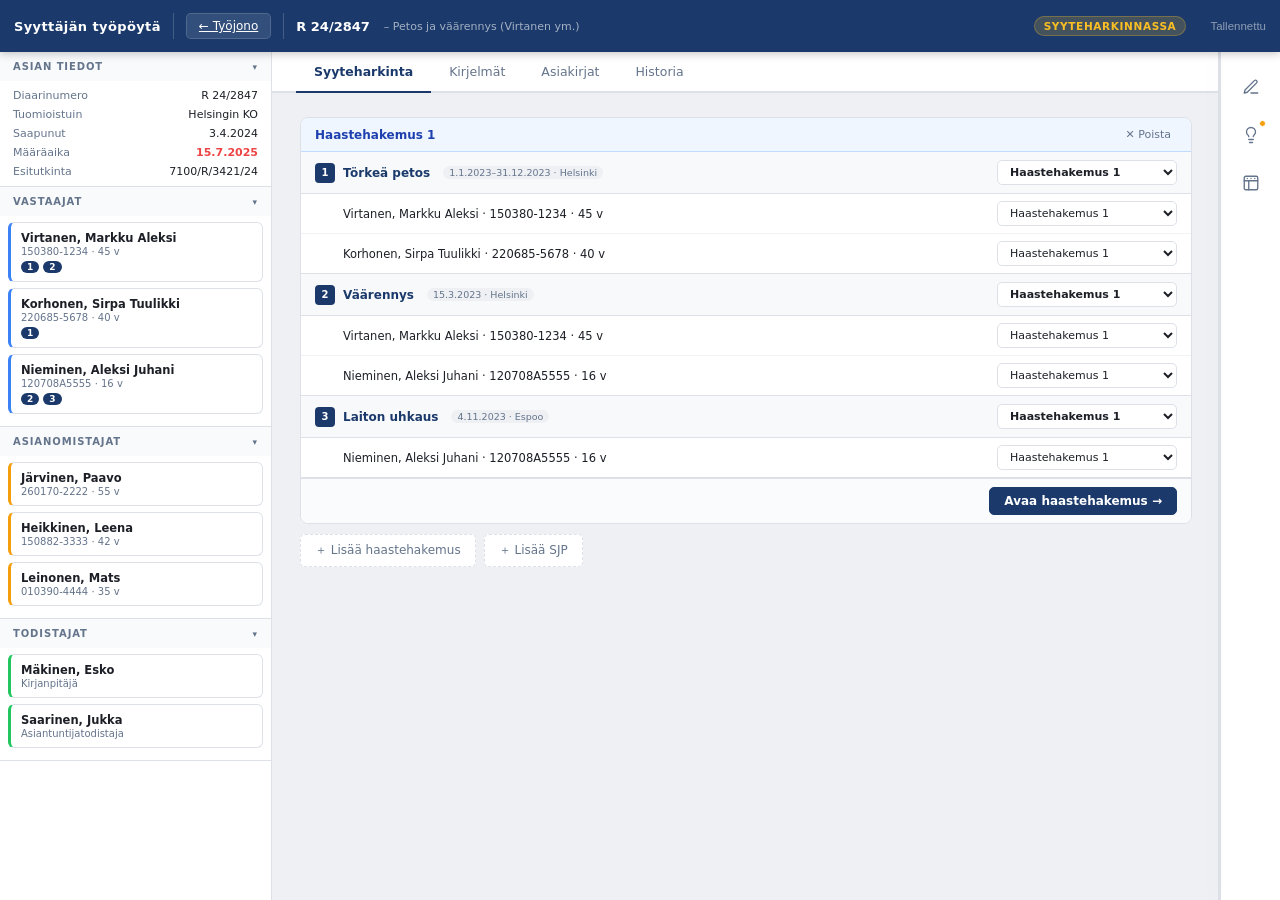
==== commit af83d3ce: "Haastehakemus dataohjatuksi" ====
--- a/asia.html
+++ b/asia.html
@@ -324,17 +324,15 @@
 
 <!-- NAVBAR -->
 <nav class="navbar">
-  <a href="index.html" class="navbar-brand">
-
-    Syyttäjän työpöytä
-  </a>
+  <a href="index.html" class="navbar-brand">Syyttäjän työpöytä</a>
   <div class="nb-sep"></div>
   <a href="index.html" class="nb-btn nb-btn-ghost">← Työjono</a>
   <div class="nb-sep"></div>
-  <span class="navbar-case-id">R 24/2847</span>
-  <span class="navbar-case-desc">– Petos ja väärennys (Virtanen ym.)</span>
+  <span class="navbar-case-id" id="nb-case-id"></span>
+  <span class="navbar-case-desc" id="nb-case-desc"></span>
   <span class="navbar-spacer"></span>
-  <span class="status-chip">Luonnos</span>
+  <span class="status-chip" id="nb-status"></span>
+  <button class="nb-btn nb-btn-solid" id="nb-transition-btn" style="display:none" onclick="doStatusTransition()"></button>
   <span class="save-indicator" id="save-indicator">
     <span class="save-dot"></span>
     <span id="save-label">Tallennettu</span>
@@ -355,26 +353,7 @@
           <span class="sb-toggle" id="sb-meta-toggle">▾</span>
         </div>
         <div class="collapsible" id="sb-meta" style="max-height:300px">
-          <div class="meta-row" style="padding-top:8px">
-            <span class="meta-label">Diaarinumero</span>
-            <span class="meta-value">R 24/2847</span>
-          </div>
-          <div class="meta-row">
-            <span class="meta-label">Tuomioistuin</span>
-            <span class="meta-value">Helsingin KO</span>
-          </div>
-          <div class="meta-row">
-            <span class="meta-label">Saapunut</span>
-            <span class="meta-value">3.4.2024</span>
-          </div>
-          <div class="meta-row">
-            <span class="meta-label">Määräaika</span>
-            <span class="meta-value" style="color:#ef4444;font-weight:600">15.7.2025</span>
-          </div>
-          <div class="meta-row" style="padding-bottom:8px">
-            <span class="meta-label">Esitutkinta</span>
-            <span class="meta-value">7100/R/3421/24</span>
-          </div>
+          <div id="sb-meta-content"></div>
         </div>
       </div>
 
@@ -385,25 +364,7 @@
           <span class="sb-toggle" id="sb-vastaajat-toggle">▾</span>
         </div>
         <div class="collapsible" id="sb-vastaajat" style="max-height:600px; padding: 6px 0;">
-          <div class="party-card vastaaja-card">
-            <div class="party-name">Virtanen, Markku Aleksi</div>
-            <div class="party-role">150380-1234 · 45 v</div>
-            <div class="party-badges">
-              <span class="party-badge">1</span>
-              <span class="party-badge">2</span>
-              <span class="party-badge">3</span>
-            </div>
-          </div>
-          <div class="party-card vastaaja-card">
-            <div class="party-name">Korhonen, Sirpa Tuulikki</div>
-            <div class="party-role">220685-5678 · 40 v</div>
-            <div class="party-badges"><span class="party-badge">2</span></div>
-          </div>
-          <div class="party-card vastaaja-card">
-            <div class="party-name">Nieminen, Aleksi Juhani</div>
-            <div class="party-role">120708A5555 · 16 v</div>
-            <div class="party-badges"><span class="party-badge">3</span></div>
-          </div>
+          <div id="sb-vastaajat-content"></div>
         </div>
       </div>
 
@@ -414,18 +375,7 @@
           <span class="sb-toggle" id="sb-ano-toggle">▾</span>
         </div>
         <div class="collapsible" id="sb-ano" style="max-height:400px; padding: 6px 0;">
-          <div class="party-card asianomistaja-card">
-            <div class="party-name">Järvinen, Paavo</div>
-            <div class="party-role">260170-2222 · 55 v</div>
-          </div>
-          <div class="party-card asianomistaja-card">
-            <div class="party-name">Heikkinen, Leena</div>
-            <div class="party-role">150882-3333 · 42 v</div>
-          </div>
-          <div class="party-card asianomistaja-card">
-            <div class="party-name">Leinonen, Mats</div>
-            <div class="party-role">010390-4444 · 35 v</div>
-          </div>
+          <div id="sb-ano-content"></div>
         </div>
       </div>
 
@@ -436,14 +386,7 @@
           <span class="sb-toggle" id="sb-tod-toggle">▾</span>
         </div>
         <div class="collapsible" id="sb-tod" style="max-height:400px; padding: 6px 0;">
-          <div class="party-card todistaja-card">
-            <div class="party-name">Mäkinen, Esko</div>
-            <div class="party-role">Kirjanpitäjä</div>
-          </div>
-          <div class="party-card todistaja-card">
-            <div class="party-name">Saarinen, Jukka</div>
-            <div class="party-role">Asiantuntijatodistaja</div>
-          </div>
+          <div id="sb-tod-content"></div>
         </div>
       </div>
 
@@ -574,8 +517,78 @@
 <!-- TOAST -->
 <div class="toast" id="toast"></div>
 
+<script src="data.js"></script>
 <script src="common.js"></script>
 <script>
+  // ===== CASE INIT =====
+  var activeCase = getCaseById(getCaseIdFromUrl());
+
+  // Status transition definitions
+  var STATUS_TRANSITIONS = {
+    vastaanotettu: { label: 'Aloita syyteharkinta →', next: 'syyteharkinnassa', nextLabel: 'Syyteharkinnassa' },
+    jaettu:        { label: 'Vastaanota asia →',       next: 'vastaanotettu',    nextLabel: 'Vastaanotettu' },
+  };
+
+  // Navbar
+  document.getElementById('nb-case-id').textContent  = activeCase.diaarinumero;
+  document.getElementById('nb-case-desc').textContent = '– ' + activeCase.kuvaus;
+  document.getElementById('nb-status').textContent    = activeCase.statusLabel;
+  updateTransitionBtn();
+
+  function updateTransitionBtn() {
+    var btn = document.getElementById('nb-transition-btn');
+    var tr = STATUS_TRANSITIONS[activeCase.status];
+    if (tr) {
+      btn.textContent = tr.label;
+      btn.style.display = '';
+    } else {
+      btn.style.display = 'none';
+    }
+  }
+
+  function doStatusTransition() {
+    var tr = STATUS_TRANSITIONS[activeCase.status];
+    if (!tr) return;
+    activeCase.status = tr.next;
+    activeCase.statusLabel = tr.nextLabel;
+    document.getElementById('nb-status').textContent = tr.nextLabel;
+    updateTransitionBtn();
+    showToast('Tila muutettu: ' + tr.nextLabel);
+  }
+
+  // Sidebar meta
+  var dlStyle = activeCase.maараikaUrgent ? 'color:#ef4444;font-weight:600' : '';
+  document.getElementById('sb-meta-content').innerHTML =
+    '<div class="meta-row" style="padding-top:8px"><span class="meta-label">Diaarinumero</span><span class="meta-value">' + activeCase.diaarinumero + '</span></div>' +
+    '<div class="meta-row"><span class="meta-label">Tuomioistuin</span><span class="meta-value">' + activeCase.tuomioistuin + '</span></div>' +
+    '<div class="meta-row"><span class="meta-label">Saapunut</span><span class="meta-value">' + activeCase.saapunut + '</span></div>' +
+    '<div class="meta-row"><span class="meta-label">Määräaika</span><span class="meta-value" style="' + dlStyle + '">' + (activeCase.maaraaika || '–') + '</span></div>' +
+    '<div class="meta-row" style="padding-bottom:8px"><span class="meta-label">Esitutkinta</span><span class="meta-value">' + activeCase.esitutkinta + '</span></div>';
+
+  // Vastaajat
+  document.getElementById('sb-vastaajat-content').innerHTML = activeCase.vastaajat.map(function(v){
+    var badges = v.syytekohdat.map(function(n){ return '<span class="party-badge">' + n + '</span>'; }).join('');
+    return '<div class="party-card vastaaja-card"><div class="party-name">' + v.nimi + '</div>' +
+      '<div class="party-role">' + v.hetu + ' · ' + v.ika + '</div>' +
+      (badges ? '<div class="party-badges">' + badges + '</div>' : '') + '</div>';
+  }).join('');
+
+  // Asianomistajat
+  document.getElementById('sb-ano-content').innerHTML = activeCase.asianomistajat.length
+    ? activeCase.asianomistajat.map(function(a){
+        return '<div class="party-card asianomistaja-card"><div class="party-name">' + a.nimi + '</div>' +
+          '<div class="party-role">' + a.hetu + ' · ' + a.ika + '</div></div>';
+      }).join('')
+    : '<div style="padding:8px 13px;font-size:11px;color:var(--muted)">Ei asianomistajia</div>';
+
+  // Todistajat
+  document.getElementById('sb-tod-content').innerHTML = activeCase.todistajat.length
+    ? activeCase.todistajat.map(function(t){
+        return '<div class="party-card todistaja-card"><div class="party-name">' + t.nimi + '</div>' +
+          '<div class="party-role">' + t.rooli + '</div></div>';
+      }).join('')
+    : '<div style="padding:8px 13px;font-size:11px;color:var(--muted)">Ei todistajia</div>';
+
   // Sidebar collapse
   function toggleSb(id) {
     const el  = document.getElementById(id);
@@ -584,22 +597,12 @@
     if (tog) tog.classList.toggle('collapsed');
   }
 
-  // ===== SYYTEHARKINTA DATA =====
-  var SH_CHARGES = [
-    { id: 'c1', num: 1, nimike: 'Törkeä petos',  aika: '1.1.2023–31.12.2023', paikka: 'Helsinki' },
-    { id: 'c2', num: 2, nimike: 'Väärennys',     aika: '15.3.2023',           paikka: 'Helsinki' },
-    { id: 'c3', num: 3, nimike: 'Laiton uhkaus', aika: '4.11.2023',           paikka: 'Espoo'    },
-  ];
-  var SH_VAATIMUKSET = [
-    { id: 'v1a', charge: 'c1', vastaaja: 'Virtanen, Markku Aleksi',  hetu: '150380-1234 · 45 v' },
-    { id: 'v1b', charge: 'c1', vastaaja: 'Korhonen, Sirpa Tuulikki', hetu: '220685-5678 · 40 v' },
-    { id: 'v2a', charge: 'c2', vastaaja: 'Virtanen, Markku Aleksi',  hetu: '150380-1234 · 45 v' },
-    { id: 'v2b', charge: 'c2', vastaaja: 'Nieminen, Aleksi Juhani',  hetu: '120708A5555 · 16 v' },
-    { id: 'v3a', charge: 'c3', vastaaja: 'Nieminen, Aleksi Juhani',  hetu: '120708A5555 · 16 v' },
-  ];
-  var shBuckets  = [];
-  var shAssign   = {};  // vaatimusId -> bucketId | ''
-  var shNextId   = 1;
+  // ===== SYYTEHARKINTA DATA — from activeCase =====
+  var SH_CHARGES     = activeCase.charges;
+  var SH_VAATIMUKSET = activeCase.vaatimukset;
+  var shBuckets = activeCase.shBuckets.map(function(b){ return { id: b.id, type: b.type, label: b.label }; });
+  var shAssign  = Object.assign({}, activeCase.shAssign);
+  var shNextId  = shBuckets.reduce(function(m, b){ var n = parseInt(b.id.replace('b','')); return n >= m ? n + 1 : m; }, 1);
 
   function shAddBucket(type) {
     var hhN  = shBuckets.filter(function(b){ return b.type === 'hh';  }).length + 1;
@@ -714,8 +717,9 @@
     // Buckets
     shBuckets.forEach(function(b){
       var items = SH_VAATIMUKSET.filter(function(v){ return shAssign[v.id] === b.id; });
+      var hhHash = activeCase.id + '/' + b.id;
       var actionBtn = b.type === 'hh'
-        ? '<a href="haastehakemus.html" class="sh-bucket-action hh" style="text-decoration:none">Avaa haastehakemus →</a>'
+        ? '<a href="haastehakemus.html#' + hhHash + '" class="sh-bucket-action hh" style="text-decoration:none">Avaa haastehakemus →</a>'
         : '<a href="#" class="sh-bucket-action hh" style="text-decoration:none" onclick="showToast(\'SJP-luonnos avataan...\');return false">Avaa SJP →</a>';
       html += '<div class="sh-section"><div class="sh-section-head ' + b.type + '">' +
         b.label +
@@ -759,7 +763,7 @@
         <div class="rt-card">
           <div class="rt-card-title">Haastehakemus kesken</div>
           <div class="rt-card-body">Valmiusaste 68 %. Riidattomat seikat puuttuvat kahdesta syytekohdasta.</div>
-          <a href="haastehakemus.html" class="rt-magic-btn" style="text-decoration:none;display:inline-flex">✏️ Muokkaa haastehakemusta</a>
+          <a href="#" class="rt-magic-btn" style="text-decoration:none;display:inline-flex" onclick="(function(){ var b=shBuckets.find(function(x){return x.type==='hh';}); window.location.href='haastehakemus.html#'+activeCase.id+'/'+(b?b.id:''); return false; })()">✏️ Muokkaa haastehakemusta</a>
         </div>
         <div class="rt-card">
           <div class="rt-card-title">Määräaika lähestyy</div>
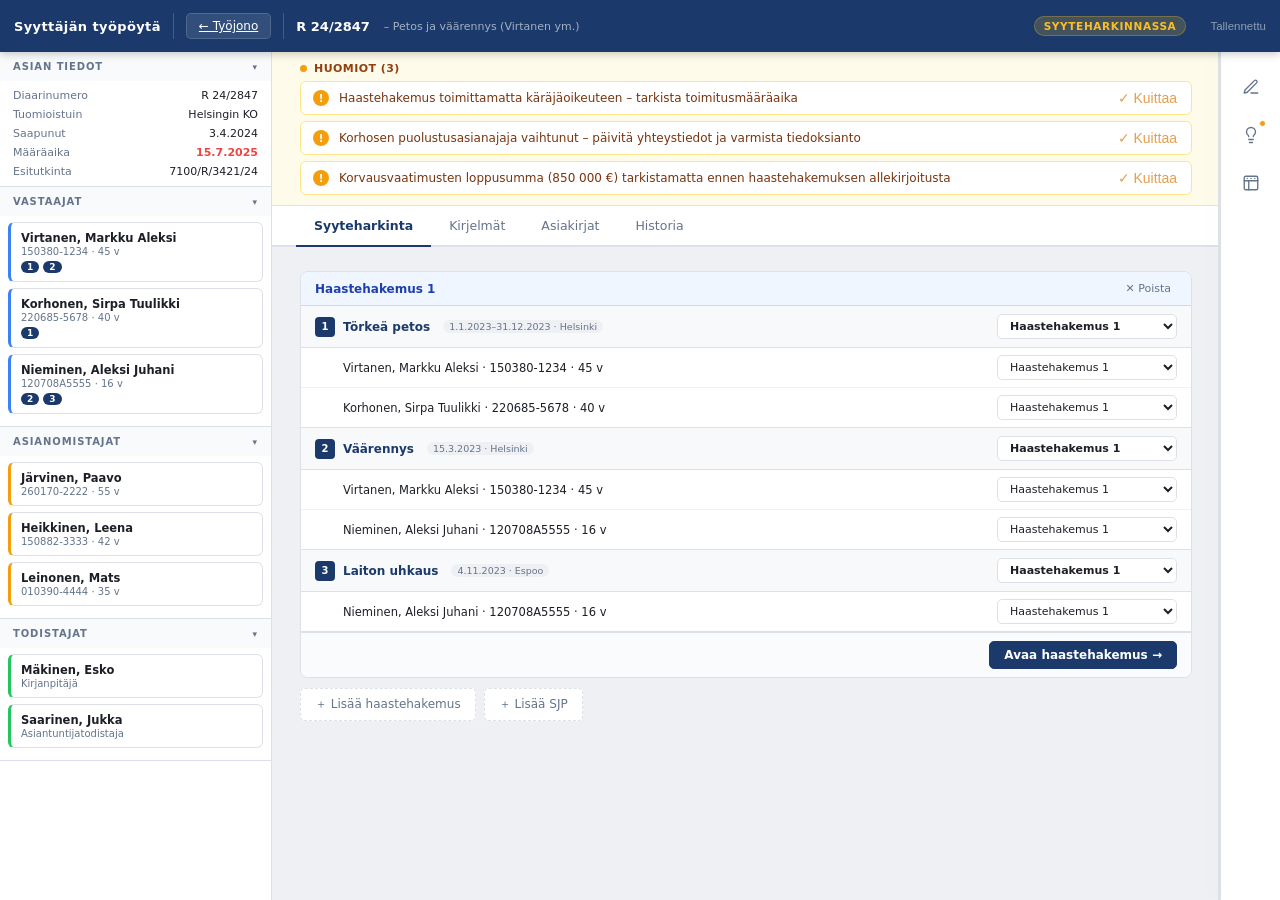
==== commit 08913eba: "Työjonon parantamista ja huomiot" ====
--- a/asia.html
+++ b/asia.html
@@ -15,6 +15,81 @@
       flex-direction: column;
       overflow: hidden;
       flex-shrink: 0;
+    }
+
+    /* ===== HUOMIOT BANNER ===== */
+    .huomiot-banner {
+      background: #fffbeb;
+      border-bottom: 1px solid #fde68a;
+      padding: 10px 28px;
+      display: flex;
+      flex-direction: column;
+      gap: 6px;
+    }
+    .huomiot-banner-header {
+      display: flex;
+      align-items: center;
+      gap: 7px;
+      font-size: 11px;
+      font-weight: 700;
+      color: #92400e;
+      text-transform: uppercase;
+      letter-spacing: 0.04em;
+    }
+    .huomiot-banner-dot {
+      width: 7px;
+      height: 7px;
+      border-radius: 50%;
+      background: #f59e0b;
+      flex-shrink: 0;
+      animation: huomio-pulse 1.8s ease-in-out infinite;
+    }
+    @keyframes huomio-pulse { 0%, 100% { opacity: 1; } 50% { opacity: 0.3; } }
+    .huomio-row {
+      display: flex;
+      align-items: center;
+      gap: 10px;
+      font-size: 12px;
+      color: #78350f;
+      background: white;
+      border: 1px solid #fde68a;
+      border-radius: 6px;
+      padding: 7px 10px 7px 12px;
+    }
+    .huomio-row::before {
+      content: '!';
+      display: inline-flex;
+      align-items: center;
+      justify-content: center;
+      width: 16px;
+      height: 16px;
+      border-radius: 50%;
+      background: #f59e0b;
+      color: white;
+      font-size: 10px;
+      font-weight: 900;
+      flex-shrink: 0;
+    }
+    .huomio-teksti { flex: 1; }
+    .huomio-dismiss {
+      background: none;
+      border: none;
+      cursor: pointer;
+      color: #d97706;
+      font-size: 14px;
+      line-height: 1;
+      padding: 2px 4px;
+      border-radius: 4px;
+      flex-shrink: 0;
+      opacity: 0.7;
+      transition: opacity 0.15s, background 0.15s;
+    }
+    .huomio-dismiss:hover { opacity: 1; background: #fef3c7; }
+    .huomio-row.dismissed {
+      opacity: 0;
+      transform: translateX(8px);
+      transition: opacity 0.2s, transform 0.2s;
+      pointer-events: none;
     }
 
     /* ===== TABS ===== */
@@ -395,6 +470,9 @@
 
   <!-- MAIN AREA -->
   <main class="main-area" style="padding-top:0; padding-left:0; padding-right:0;">
+
+    <!-- Huomiot banner -->
+    <div id="huomiot-banner" class="huomiot-banner" style="display:none"></div>
 
     <!-- Tab bar -->
     <div class="tab-bar">
@@ -589,6 +667,35 @@
       }).join('')
     : '<div style="padding:8px 13px;font-size:11px;color:var(--muted)">Ei todistajia</div>';
 
+  // ===== HUOMIOT BANNER =====
+  var dismissedHuomiot = {};
+
+  function renderHuomiotBanner() {
+    var items = (activeCase.huomiotItems || []).filter(function(h) { return !dismissedHuomiot[h.id]; });
+    var banner = document.getElementById('huomiot-banner');
+    if (items.length === 0) { banner.style.display = 'none'; return; }
+    banner.style.display = '';
+    banner.innerHTML =
+      '<div class="huomiot-banner-header"><span class="huomiot-banner-dot"></span>Huomiot (' + items.length + ')</div>' +
+      items.map(function(h) {
+        return '<div class="huomio-row" id="huomio-' + h.id + '">' +
+          '<span class="huomio-teksti">' + h.teksti + '</span>' +
+          '<button class="huomio-dismiss" onclick="dismissHuomio(\'' + h.id + '\')" title="Kuittaa">✓ Kuittaa</button>' +
+        '</div>';
+      }).join('');
+  }
+
+  function dismissHuomio(id) {
+    var row = document.getElementById('huomio-' + id);
+    if (row) row.classList.add('dismissed');
+    setTimeout(function() {
+      dismissedHuomiot[id] = true;
+      renderHuomiotBanner();
+    }, 220);
+  }
+
+  renderHuomiotBanner();
+
   // Sidebar collapse
   function toggleSb(id) {
     const el  = document.getElementById(id);
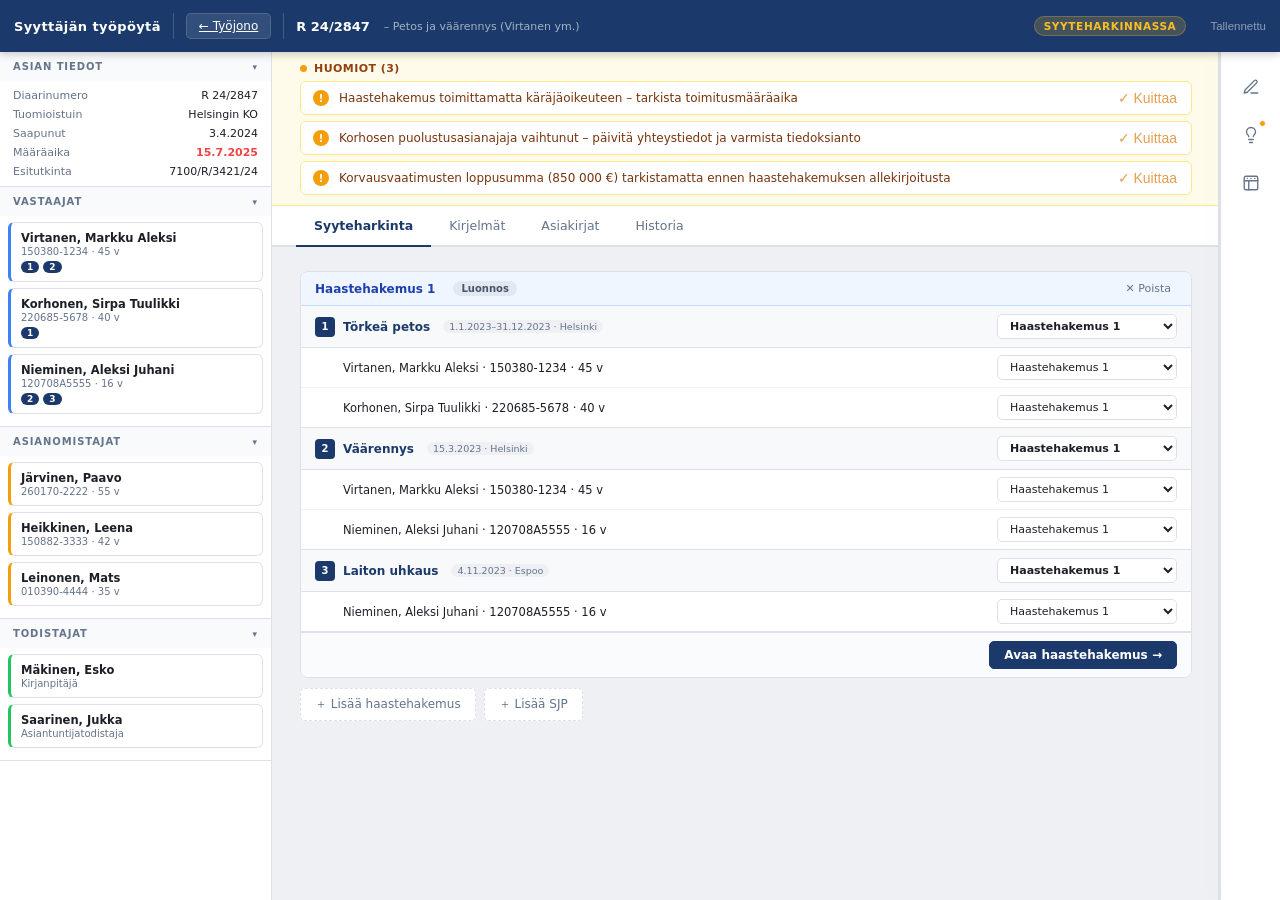
==== commit bbeceac8: "Pikkufiksejä" ====
--- a/asia.html
+++ b/asia.html
@@ -298,6 +298,20 @@
     .sh-section-head.hh  .sh-section-badge { background: #3b82f6; color: white; }
     .sh-section-head.sjp .sh-section-badge { background: #f59e0b; color: white; }
     .sh-section-spacer { flex: 1; }
+    .sh-tila {
+      font-size: 10px;
+      font-weight: 700;
+      padding: 2px 8px;
+      border-radius: 10px;
+      border: none;
+      cursor: pointer;
+      transition: background 0.15s, color 0.15s;
+      margin-left: 10px;
+    }
+    .sh-tila.luonnos { background: #e2e8f0; color: #475569; }
+    .sh-tila.luonnos:hover { background: #cbd5e1; }
+    .sh-tila.valmis  { background: #dcfce7; color: #166534; }
+    .sh-tila.valmis:hover  { background: #bbf7d0; }
     .sh-section-del {
       background: none; border: none; cursor: pointer;
       font-size: 11px; padding: 2px 6px; border-radius: 3px;
@@ -707,7 +721,7 @@
   // ===== SYYTEHARKINTA DATA — from activeCase =====
   var SH_CHARGES     = activeCase.charges;
   var SH_VAATIMUKSET = activeCase.vaatimukset;
-  var shBuckets = activeCase.shBuckets.map(function(b){ return { id: b.id, type: b.type, label: b.label }; });
+  var shBuckets = activeCase.shBuckets.map(function(b){ return { id: b.id, type: b.type, label: b.label, tila: b.tila || 'luonnos' }; });
   var shAssign  = Object.assign({}, activeCase.shAssign);
   var shNextId  = shBuckets.reduce(function(m, b){ var n = parseInt(b.id.replace('b','')); return n >= m ? n + 1 : m; }, 1);
 
@@ -715,8 +729,13 @@
     var hhN  = shBuckets.filter(function(b){ return b.type === 'hh';  }).length + 1;
     var sjpN = shBuckets.filter(function(b){ return b.type === 'sjp'; }).length + 1;
     var label = type === 'hh' ? 'Haastehakemus ' + hhN : 'SJP ' + sjpN;
-    shBuckets.push({ id: 'b' + shNextId++, type: type, label: label });
+    shBuckets.push({ id: 'b' + shNextId++, type: type, label: label, tila: 'luonnos' });
     shRender();
+  }
+
+  function shToggleTila(id) {
+    var b = shBuckets.find(function(x){ return x.id === id; });
+    if (b) { b.tila = b.tila === 'valmis' ? 'luonnos' : 'valmis'; shRender(); }
   }
 
   function shDeleteBucket(id) {
@@ -732,7 +751,7 @@
       var sjpN = shBuckets.filter(function(b){ return b.type === 'sjp'; }).length + 1;
       var label = type === 'hh' ? 'Haastehakemus ' + hhN : 'SJP ' + sjpN;
       var newId = 'b' + shNextId++;
-      shBuckets.push({ id: newId, type: type, label: label });
+      shBuckets.push({ id: newId, type: type, label: label, tila: 'luonnos' });
       targetId = newId;
     }
     SH_VAATIMUKSET.forEach(function(v){
@@ -748,7 +767,7 @@
       var sjpN = shBuckets.filter(function(b){ return b.type === 'sjp'; }).length + 1;
       var label = type === 'hh' ? 'Haastehakemus ' + hhN : 'SJP ' + sjpN;
       var newId = 'b' + shNextId++;
-      shBuckets.push({ id: newId, type: type, label: label });
+      shBuckets.push({ id: newId, type: type, label: label, tila: 'luonnos' });
       shAssign[vaatimusId] = newId;
     } else {
       shAssign[vaatimusId] = targetId;
@@ -828,8 +847,10 @@
       var actionBtn = b.type === 'hh'
         ? '<a href="haastehakemus.html#' + hhHash + '" class="sh-bucket-action hh" style="text-decoration:none">Avaa haastehakemus →</a>'
         : '<a href="#" class="sh-bucket-action hh" style="text-decoration:none" onclick="showToast(\'SJP-luonnos avataan...\');return false">Avaa SJP →</a>';
+      var tilaLabel = b.tila === 'valmis' ? '✓ Valmis' : 'Luonnos';
       html += '<div class="sh-section"><div class="sh-section-head ' + b.type + '">' +
         b.label +
+        '<span class="sh-tila ' + (b.tila || 'luonnos') + '">' + tilaLabel + '</span>' +
         '<span class="sh-section-spacer"></span>' +
         '<button class="sh-section-del" onclick="shDeleteBucket(\'' + b.id + '\')">✕ Poista</button>' +
         '</div>' +
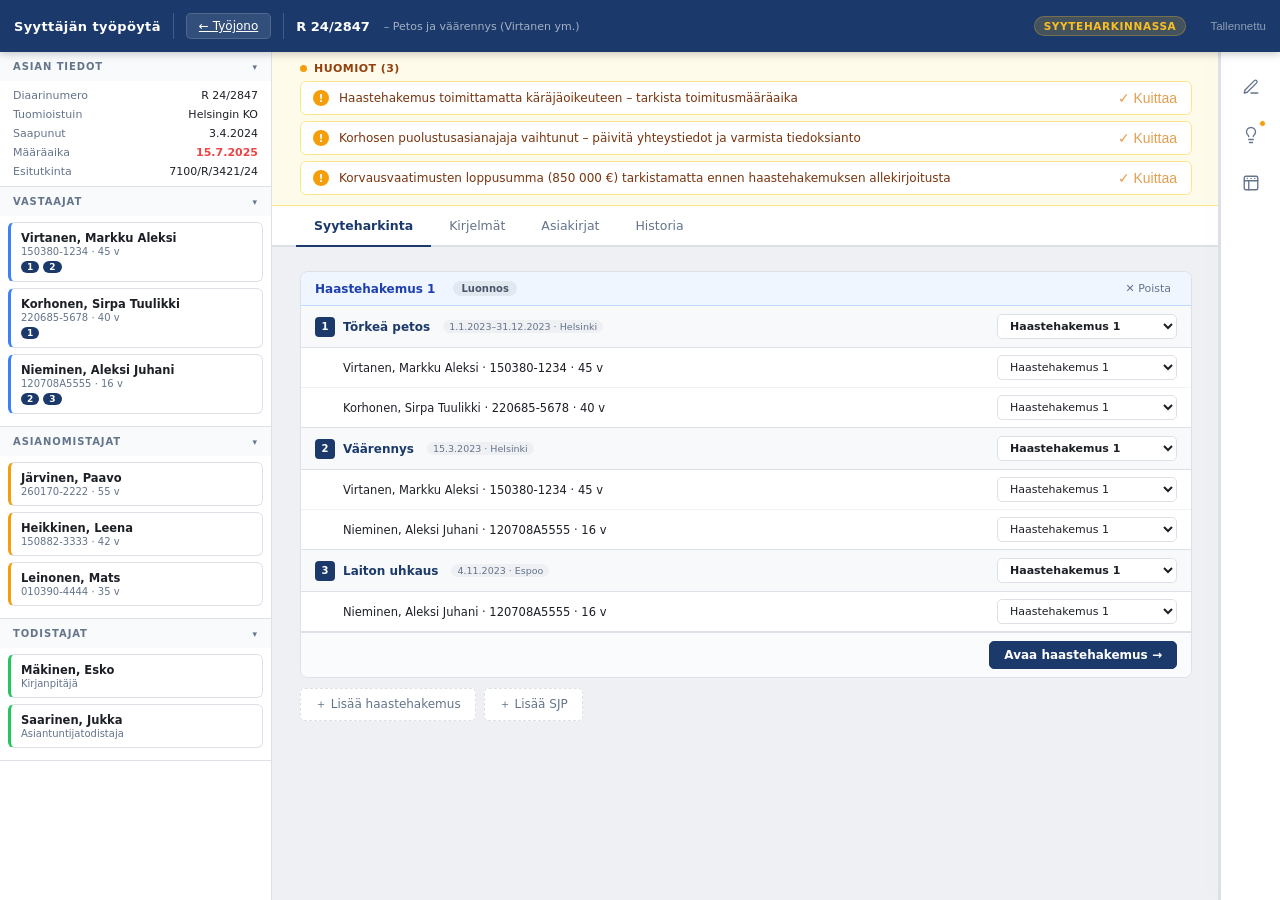
==== commit cd9307d1: "Muutettu tilojen nimiä" ====
--- a/asia.html
+++ b/asia.html
@@ -617,8 +617,8 @@
 
   // Status transition definitions
   var STATUS_TRANSITIONS = {
-    vastaanotettu: { label: 'Aloita syyteharkinta →', next: 'syyteharkinnassa', nextLabel: 'Syyteharkinnassa' },
-    jaettu:        { label: 'Vastaanota asia →',       next: 'vastaanotettu',    nextLabel: 'Vastaanotettu' },
+    jonossa: { label: 'Aloita syyteharkinta →', next: 'syyteharkinnassa', nextLabel: 'Syyteharkinnassa' },
+    uusi:        { label: 'Vastaanota asia →',       next: 'jonossa',    nextLabel: 'Jonossa' },
   };
 
   // Navbar
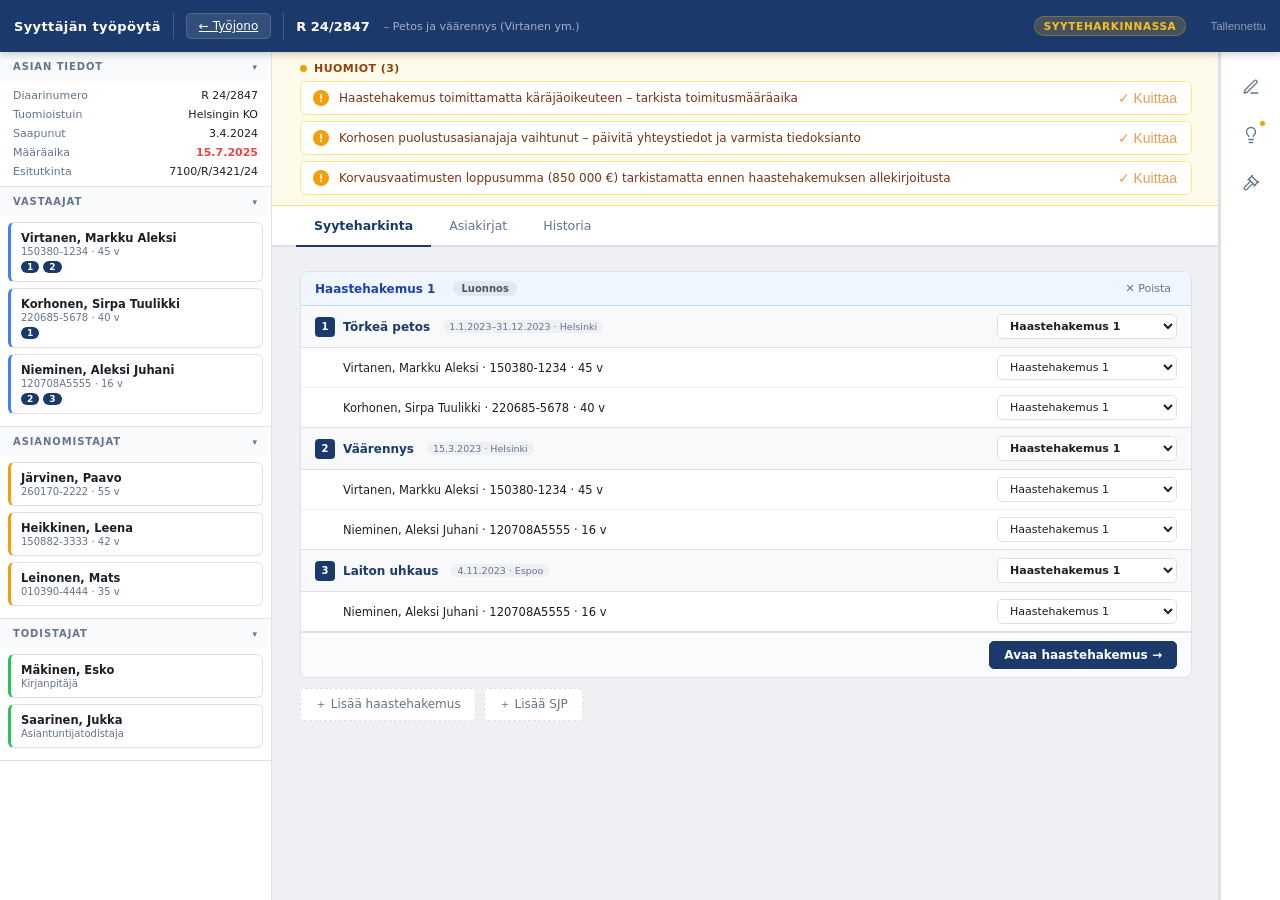
==== commit 85ea3b70: "Korjattu rikosrekisterinäkymä" ====
--- a/asia.html
+++ b/asia.html
@@ -491,7 +491,6 @@
     <!-- Tab bar -->
     <div class="tab-bar">
       <div class="tab active" onclick="switchTab('syyteharkinta', this)">Syyteharkinta</div>
-      <div class="tab" onclick="switchTab('kirjelmat', this)">Kirjelmät</div>
       <div class="tab" onclick="switchTab('asiakirjat', this)">Asiakirjat</div>
       <div class="tab" onclick="switchTab('historia', this)">Historia</div>
     </div>
@@ -501,26 +500,6 @@
       <!-- SYYTEHARKINTA TAB -->
       <div id="tab-syyteharkinta" class="tab-content active">
         <div id="sh-root"></div>
-      </div>
-
-      <!-- KIRJELMÄT TAB -->
-      <div id="tab-kirjelmat" class="tab-content">
-        <div class="doc-card">
-          <div class="doc-card-icon">📝</div>
-          <div class="doc-card-main">
-            <div class="doc-card-title">Vastaus syytteeseen – Virtanen</div>
-            <div class="doc-card-meta">Saapunut 14.5.2025 · 4 sivua</div>
-          </div>
-          <button class="doc-card-btn" onclick="showToast('Avautuu...')">Avaa →</button>
-        </div>
-        <div class="doc-card">
-          <div class="doc-card-icon">📝</div>
-          <div class="doc-card-main">
-            <div class="doc-card-title">Vastaus syytteeseen – Korhonen</div>
-            <div class="doc-card-meta">Saapunut 18.5.2025 · 2 sivua</div>
-          </div>
-          <button class="doc-card-btn" onclick="showToast('Avautuu...')">Avaa →</button>
-        </div>
       </div>
 
       <!-- ASIAKIRJAT TAB -->
@@ -597,9 +576,11 @@
     </button>
     <button class="rt-btn" id="rt-btn-registry" onclick="toggleRtPanel('registry')" title="Rikosrekisteri ja vireilläolot">
       <svg width="18" height="18" viewBox="0 0 24 24" fill="none" stroke="currentColor" stroke-width="1.8" stroke-linecap="round" stroke-linejoin="round">
-        <rect x="3" y="3" width="18" height="18" rx="2"/>
-        <path d="M3 9h18"/><path d="M9 21V9"/>
-        <path d="M7 6h.01"/><path d="M12 6h.01"/><path d="M17 6h.01"/>
+        <path d="m14.5 12.5-8 8a2.119 2.119 0 0 1-3-3l8-8"/>
+        <path d="m16 16 6-6"/>
+        <path d="m8 8 6-6"/>
+        <path d="m9 7 8 8"/>
+        <path d="m21 11-8-8"/>
       </svg>
     </button>
   </aside>
@@ -889,11 +870,13 @@
       title: 'Ehdotukset',
       render: () => `
         <div class="rt-card">
+          <button class="rt-card-dismiss" onclick="this.closest('.rt-card').remove()" title="Poista">✕</button>
           <div class="rt-card-title">Haastehakemus kesken</div>
           <div class="rt-card-body">Valmiusaste 68 %. Riidattomat seikat puuttuvat kahdesta syytekohdasta.</div>
           <a href="#" class="rt-magic-btn" style="text-decoration:none;display:inline-flex" onclick="(function(){ var b=shBuckets.find(function(x){return x.type==='hh';}); window.location.href='haastehakemus.html#'+activeCase.id+'/'+(b?b.id:''); return false; })()">✏️ Muokkaa haastehakemusta</a>
         </div>
         <div class="rt-card">
+          <button class="rt-card-dismiss" onclick="this.closest('.rt-card').remove()" title="Poista">✕</button>
           <div class="rt-card-title">Määräaika lähestyy</div>
           <div class="rt-card-body">Haastehakemuksen määräaika 15.7.2025 on 18 päivän päästä.</div>
         </div>
@@ -902,30 +885,70 @@
     registry: {
       title: 'Rikosrekisteri ja vireilläolot',
       render: () => `
-        <div style="font-size:8.5pt;color:var(--muted)">Vastaajat</div>
+        <div class="rr-section-label">Vastaajat</div>
+
+        <div class="rt-card" style="margin-bottom:8px">
+          <div class="rr-header">
+            <div>
+              <div class="rt-card-title">Virtanen, Markku Aleksi</div>
+              <span class="rr-badge punainen">2 merkintää</span>
+            </div>
+            <a class="rr-ote-link" href="#" onclick="showToast('Avataan rekisteriote…');return false">Avaa ote →</a>
+          </div>
+          <div class="rr-section-label">Tuomiot</div>
+          <div class="rr-tuomio">
+            <div class="rr-tuomio-nimike">Törkeä rattijuopumus</div>
+            <div class="rr-tuomio-meta">Teko: 3.6.2018 &nbsp;·&nbsp; Tuomio: 15.9.2019 &nbsp;·&nbsp; Helsinki KO</div>
+            <div class="rr-tuomio-seuraamus">60 pv ehdollinen vankeusrangaistus</div>
+          </div>
+          <div class="rr-tuomio">
+            <div class="rr-tuomio-nimike">Petos</div>
+            <div class="rr-tuomio-meta">Teko: 12.3.2020–8.2.2021 &nbsp;·&nbsp; Tuomio: 4.10.2021 &nbsp;·&nbsp; Helsinki KO</div>
+            <div class="rr-tuomio-seuraamus">Sakko 60 pv</div>
+          </div>
+          <div class="rr-konkurrenssi">
+            <div class="rr-konkurrenssi-head">⚠ Jälkikonkurrenssi</div>
+            Käsiteltävän jutun tekoaika (1.1.2021–) alkaa ennen 4.10.2021 annettua tuomiota.
+            Asia olisi voitu käsitellä yhdessä Helsinki KO:n istunnossa 4.10.2021.<br>
+            Konkurrenssiryhmässä jo tuomittu: <strong>sakko 60 pv</strong>.
+            <br><a class="rr-konkurrenssi-link" href="#" onclick="showToast('Avataan konkurrenssilaskelma…');return false">Näytä konkurrenssilaskelma →</a>
+          </div>
+          <div class="rr-section-label">Vireilläolot</div>
+          <div class="rr-vireillaolo">Ei muita vireilläolevia asioita.</div>
+        </div>
+
+        <div class="rt-card" style="margin-bottom:8px">
+          <div class="rr-header">
+            <div>
+              <div class="rt-card-title">Korhonen, Sirpa Tuulikki</div>
+              <span class="rr-badge vihrea">Ei merkintöjä</span>
+            </div>
+            <a class="rr-ote-link" href="#" onclick="showToast('Avataan rekisteriote…');return false">Avaa ote →</a>
+          </div>
+          <div class="rr-section-label">Vireilläolot</div>
+          <div class="rr-vireillaolo">Ei muita vireilläolevia asioita.</div>
+        </div>
+
         <div class="rt-card">
-          <div class="rt-card-title">Virtanen, Markku Aleksi</div>
-          <div class="rt-card-body" style="margin-bottom:6px">
-            <span style="display:inline-block;background:#fee2e2;color:#991b1b;font-size:8pt;font-weight:600;border-radius:3px;padding:1px 6px;margin-bottom:4px">2 merkintää</span><br>
-            Törkeä rattijuopumus 2019 · Petos 2021
-          </div>
-          <div style="font-size:8.5pt;color:var(--muted);font-weight:600;margin-bottom:2px">Vireilläolot</div>
-          <div class="rt-card-body">Ei muita vireilläolevia asioita.</div>
-        </div>
-        <div class="rt-card">
-          <div class="rt-card-title">Korhonen, Sirpa Tuulikki</div>
-          <div class="rt-card-body">
-            <span style="display:inline-block;background:#dcfce7;color:#166534;font-size:8pt;font-weight:600;border-radius:3px;padding:1px 6px">Ei merkintöjä</span>
-          </div>
-        </div>
-        <div class="rt-card">
-          <div class="rt-card-title">Nieminen, Aleksi Juhani</div>
-          <div class="rt-card-body" style="margin-bottom:6px">
-            <span style="display:inline-block;background:#fef9c3;color:#854d0e;font-size:8pt;font-weight:600;border-radius:3px;padding:1px 6px;margin-bottom:4px">1 merkintä</span><br>
-            Lievä pahoinpitely 2022
-          </div>
-          <div style="font-size:8.5pt;color:var(--muted);font-weight:600;margin-bottom:2px">Vireilläolot</div>
-          <div class="rt-card-body">Asia R 24/1102 käräjäoikeudessa, istunto 14.9.2025.</div>
+          <div class="rr-header">
+            <div>
+              <div class="rt-card-title">Nieminen, Aleksi Juhani</div>
+              <span class="rr-badge keltainen">1 merkintä</span>
+            </div>
+            <a class="rr-ote-link" href="#" onclick="showToast('Avataan rekisteriote…');return false">Avaa ote →</a>
+          </div>
+          <div class="rr-section-label">Tuomiot</div>
+          <div class="rr-tuomio">
+            <div class="rr-tuomio-nimike">Lievä pahoinpitely</div>
+            <div class="rr-tuomio-meta">Teko: 15.3.2022 &nbsp;·&nbsp; Tuomio: 5.8.2022 &nbsp;·&nbsp; Espoo KO</div>
+            <div class="rr-tuomio-seuraamus">Sakko 30 pv</div>
+          </div>
+          <div class="rr-section-label">Vireilläolot</div>
+          <div class="rr-vireillaolo">
+            <a class="rr-vireillaolo-link" href="asia.html#R241102">R 24/1102</a>
+            — Laiton uhkaus &amp; kotirauhan rikkominen<br>
+            <span style="font-size:8pt;color:var(--muted)">Helsinki KO, istunto 14.9.2025</span>
+          </div>
         </div>
       `
     }
--- a/common.css
+++ b/common.css
@@ -404,9 +404,17 @@
   border: 1px solid var(--border);
   border-radius: 6px;
   padding: 10px 12px;
-}
-.rt-card-title { font-size: 10pt; font-weight: 600; color: var(--text); margin-bottom: 3px; }
+  position: relative;
+}
+.rt-card-title { font-size: 10pt; font-weight: 600; color: var(--text); margin-bottom: 3px; padding-right: 18px; }
 .rt-card-body  { font-size: 9pt; color: var(--muted); line-height: 1.5; }
+.rt-card-dismiss {
+  position: absolute; top: 8px; right: 8px;
+  background: none; border: none; cursor: pointer;
+  color: #94a3b8; font-size: 12px; line-height: 1;
+  padding: 1px 3px; border-radius: 3px;
+}
+.rt-card-dismiss:hover { color: var(--navy); background: #e8eaf0; }
 
 .rt-magic-btn {
   margin-top: 8px;
@@ -445,3 +453,24 @@
   pointer-events: none;
 }
 .toast.show { opacity: 1; transform: translateY(0); }
+
+/* Rikosrekisteri panel */
+.rr-header { display: flex; align-items: baseline; justify-content: space-between; margin-bottom: 8px; }
+.rr-badge { display: inline-block; font-size: 8pt; font-weight: 600; border-radius: 3px; padding: 1px 7px; }
+.rr-badge.punainen { background: #fee2e2; color: #991b1b; }
+.rr-badge.keltainen { background: #fef9c3; color: #854d0e; }
+.rr-badge.vihrea { background: #dcfce7; color: #166534; }
+.rr-ote-link { font-size: 8pt; color: var(--navy); text-decoration: none; white-space: nowrap; }
+.rr-ote-link:hover { text-decoration: underline; }
+.rr-tuomio { border-left: 2px solid var(--border); padding: 5px 0 5px 10px; margin: 6px 0; }
+.rr-tuomio-nimike { font-size: 9pt; font-weight: 600; color: var(--text); }
+.rr-tuomio-meta { font-size: 8pt; color: var(--muted); margin-top: 2px; line-height: 1.5; }
+.rr-tuomio-seuraamus { font-size: 8.5pt; color: var(--text); margin-top: 3px; }
+.rr-konkurrenssi { background: #fff7ed; border: 1px solid #fed7aa; border-radius: 5px; padding: 8px 10px; margin: 8px 0; font-size: 8.5pt; color: #7c2d12; }
+.rr-konkurrenssi-head { font-weight: 700; margin-bottom: 4px; display: flex; align-items: center; gap: 5px; }
+.rr-konkurrenssi-link { color: #c2410c; font-size: 8pt; text-decoration: none; display: inline-block; margin-top: 5px; }
+.rr-konkurrenssi-link:hover { text-decoration: underline; }
+.rr-vireillaolo { font-size: 9pt; }
+.rr-vireillaolo-link { color: var(--navy); text-decoration: none; font-weight: 600; }
+.rr-vireillaolo-link:hover { text-decoration: underline; }
+.rr-section-label { font-size: 8pt; font-weight: 700; color: var(--muted); text-transform: uppercase; letter-spacing: 0.04em; margin: 8px 0 4px; }
